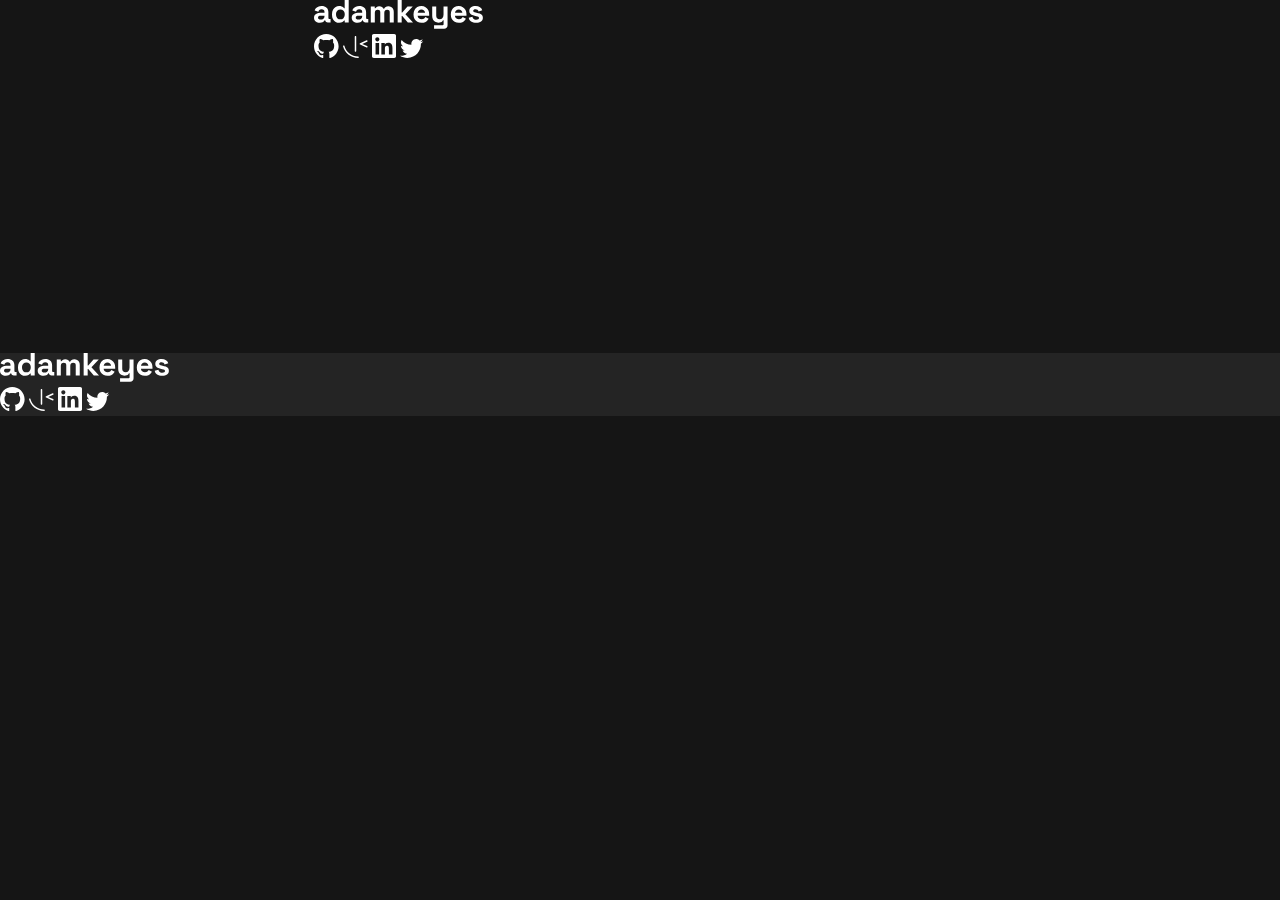
==== index.html @ 6fc3b6da "+ ajustes" ====
<!doctype html>
<html class="no-js" lang="">

<head>
  <meta charset="utf-8">
  <meta name="viewport" content="width=device-width, initial-scale=1">
  <title>CSS Proyectos - My Portfolio</title>
  <link rel="stylesheet" href="css/style.css">
  <meta name="description" content="">
  <link rel="preconnect" href="https://fonts.googleapis.com">
  <link rel="preconnect" href="https://fonts.gstatic.com" crossorigin>
  <link href="https://fonts.googleapis.com/css2?family=Plus+Jakarta+Sans:ital,wght@0,200..800;1,200..800&display=swap" rel="stylesheet">
  <link rel="preconnect" href="https://fonts.googleapis.com">
  <link rel="preconnect" href="https://fonts.gstatic.com" crossorigin>
  <link href="https://fonts.googleapis.com/css2?family=Outfit:wght@100..900&display=swap" rel="stylesheet">
  <link href="https://fonts.googleapis.com/css2?family=Big+Shoulders:opsz,wght@10..72,100..900&display=swap" rel="stylesheet">
  <link href="https://fonts.googleapis.com/css2?family=Space+Grotesk:wght@300..700&display=swap" rel="stylesheet">

  <meta property="og:title" content="">
  <meta property="og:type" content="">
  <meta property="og:url" content="">
  <meta property="og:image" content="">

  <link rel="icon" href="/favicon.ico" sizes="any">
  <link rel="icon" href="/icon.svg" type="image/svg+xml">
  <link rel="apple-touch-icon" href="icon.png">

  <link rel="manifest" href="site.webmanifest">
  <meta name="theme-color" content="#fafafa">
</head>

<body>
  <div class="container_info">
  <header class="header__principal">
    <div class="container">
      <div class="header__logo">
      <a href="#"><img src="img/logo-portfolio.svg" alt="Logotipo de Portfolio"></a>
      </div>

      <div class="header__list-social">
        <a href="#"><img src="img/git-hub-logo.svg" alt="logo de git hub"></a>
        <a href="#"><img src="img/frontendmentor-logo.svg" alt="logo de frontedmentor"></a>
        <a href="#"><img src="img/LinkedIn-logo.svg" alt="logo de linkedin"></a>
        <a href="#"><img src="img/twitter-logo.svg" alt="logo de twitter"></a>
      </div>

    </div>
  </header>

  <main>
    <div class="hero">
      <div class="container">
        
      </div>
    </div>

    <div class="proyects">
      <div class="container">

      </div>
    </div>


  </main>
  </div>

  <footer class="footer__principal">
    <div class="container">
      <a href="#" class="footer__logo">
        <img src="img/logo-portfolio.svg" alt="Logotipo de My Portfolio">
      </a>

      <div class="footer__icon">
        <a href="#"><img src="img/git-hub-logo.svg" alt="logo de git hub"></a>
        <a href="#"><img src="img/frontendmentor-logo.svg" alt="logo de frontedmentor"></a>
        <a href="#"><img src="img/LinkedIn-logo.svg" alt="logo de linkedin"></a>
        <a href="#"><img src="img/twitter-logo.svg" alt="logo de twitter"></a>
      </div>

    </div>
  </footer>

</body>

</html>
---- css/style.css ----
/* Fonts*/
/* Sizes Container */
/* Colors */
* {
  padding: 0;
  margin: 0;
  box-sizing: border-box;
}

body {
  font-family: "Space Grotesk", sans-serif;
}

img {
  max-width: 100%;
}

h1,
h2,
h3,
h4,
h5 {
  font-family: "Space Grotesk", sans-serif;
}

.hero {
  margin-bottom: 120px;
}
@media (min-width: 1200px) {
  .hero {
    padding-top: 70px;
    padding-left: 100px;
    padding-right: 100px;
  }
}

footer.footer__principal {
  background-color: #242424;
}
header.header__principal {
  padding-bottom: 100px;
  position: relative;
}
header.header__principal .container {
  display: flex;
  flex-direction: column;
  position: relative;
}
@media (min-width: 1200px) {
  header.header__principal .container {
    margin-left: 100px;
    padding-left: 150px;
  }
}

.container_info {
  padding-left: 16px;
  padding-right: 16px;
  max-width: 1200px;
  margin-left: auto;
  margin-right: auto;
}
@media (min-width: 1024px) {
  .container_info {
    padding-left: 24px;
    padding-right: 24px;
  }
}
@media (min-width: 768px) {
  .container_info {
    padding-left: 24px;
    padding-right: 24px;
  }
}

body {
  padding: 0px;
  position: relative;
  width: 100%;
  background-color: #151515;
}
html * {
  font-family: "Space Grotesk", sans-serif;
}

body {
  overflow-x: hidden;
}

/*# sourceMappingURL=style.css.map */
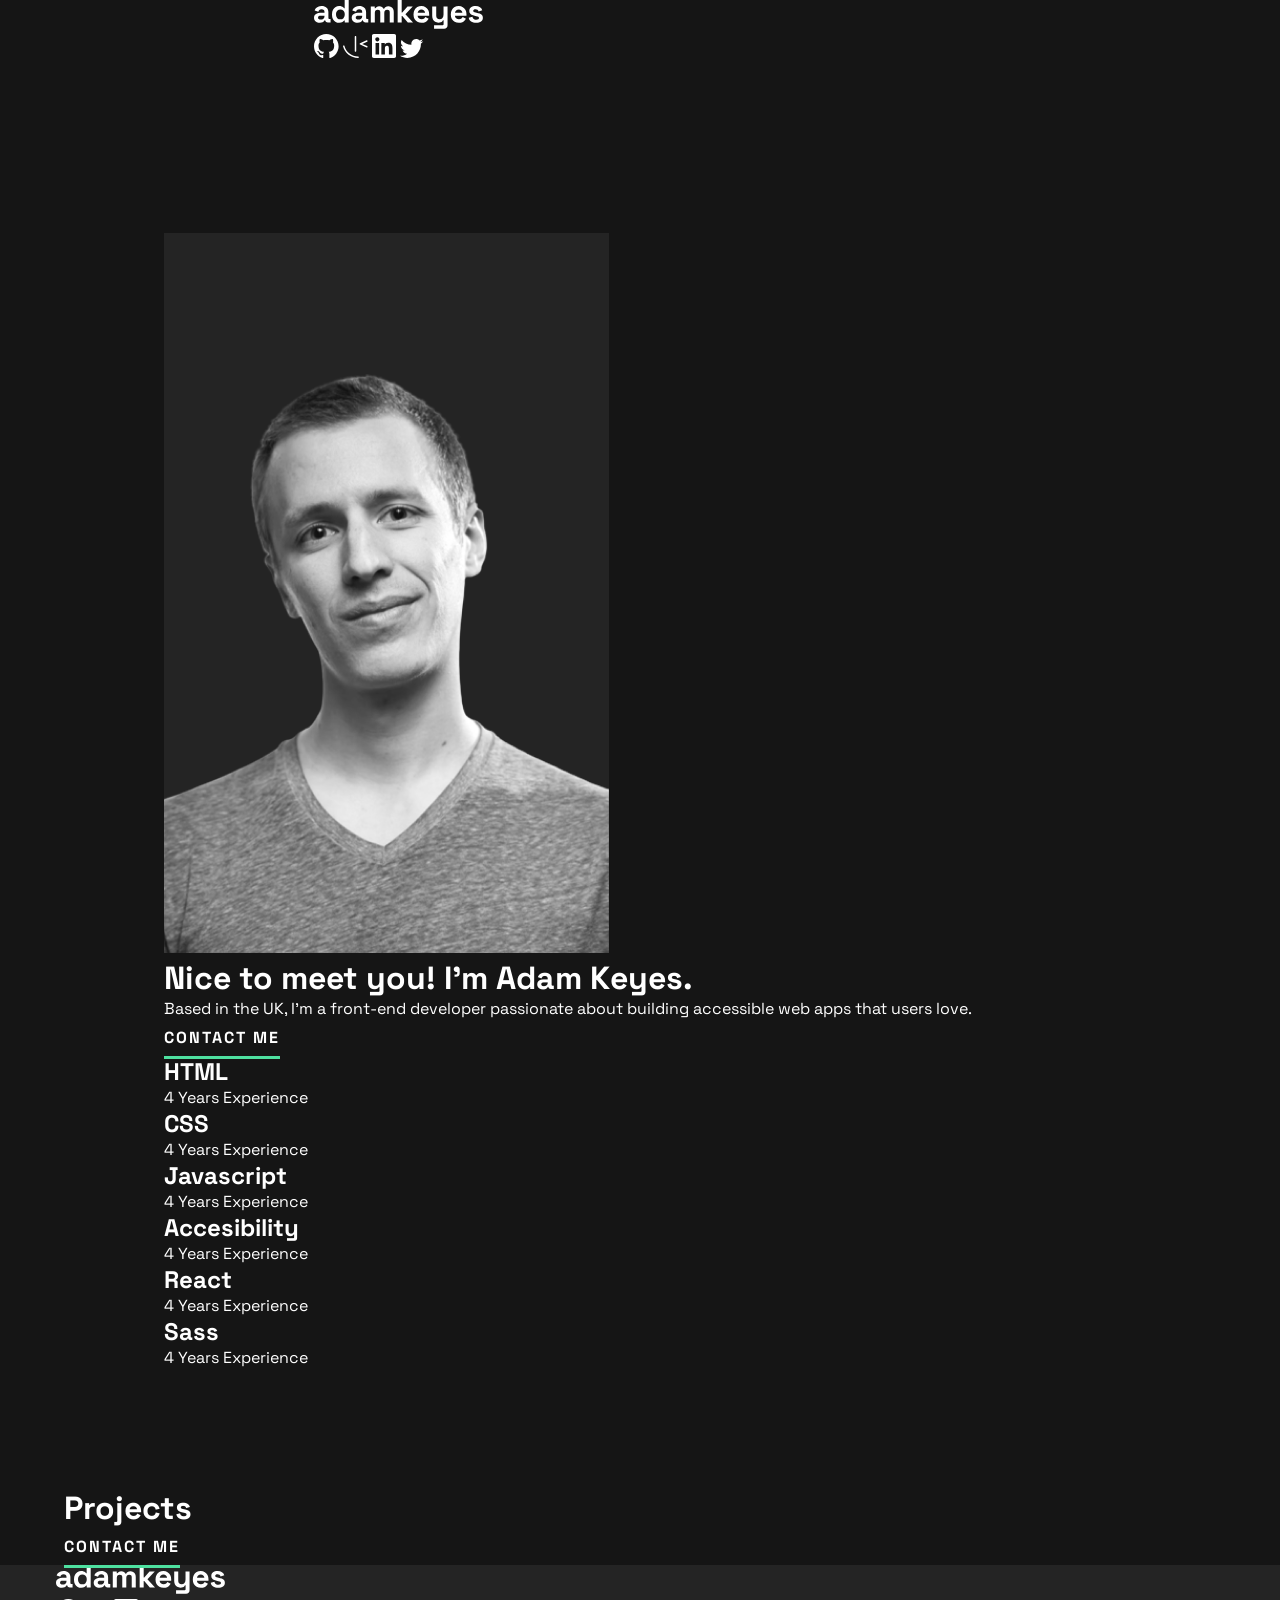
==== commit 040e8a5b: "+ cambios" ====
--- a/index.html
+++ b/index.html
@@ -50,11 +50,68 @@
   <main>
     <div class="hero">
       <div class="container">
+        <div class="hero__img">
+          <figure>
+            <img src="img/foto-portfolio.png" alt="Foto de Adam Keyes">
+          </figure>
+        </div>
+        <div class="hero__content">
+          <h1 class="hero__title">
+            Nice to meet you! I'm <span class="hero__name">Adam Keyes.</span>
+          </h1>
+
+          <p class="hero__description">
+            Based in the UK, I’m a front-end developer 
+            passionate about building accessible web apps that users love.
+          </p>
+
+          <a href="#" class="btn">CONTACT ME</a>
+
+          <div class="hero__line">
+
+          </div>
+
+          <div class="hero__list">
+            <div class="container">
+              <article class="hero__list-html">
+                <h2>HTML</h2>
+                <p>4 Years Experience</p>
+              </article>
+
+              <article class="hero__list-css">
+                <h2>CSS</h2>
+                <p>4 Years Experience</p>
+              </article>
+
+              <article class="hero__list-javascript">
+                <h2>Javascript</h2>
+                <p>4 Years Experience</p>
+              </article>
+
+              <article class="hero__list-accesibility">
+                <h2>Accesibility</h2>
+                <p>4 Years Experience</p>
+              </article>
+
+              <article class="hero__list-react">
+                <h2>React</h2>
+                <p>4 Years Experience</p>
+              </article>
+
+              <article class="hero__list-sass">
+                <h2>Sass</h2>
+                <p>4 Years Experience</p>
+              </article>
+            </div>
+          </div>
+        </div>
         
       </div>
     </div>
 
     <div class="proyects">
+      <h1 class="proyects__title">Projects</h1>
+      <a href="#" class="btn">CONTACT ME</a>
       <div class="container">
 
       </div>
--- a/css/style.css
+++ b/css/style.css
@@ -5,6 +5,7 @@
   padding: 0;
   margin: 0;
   box-sizing: border-box;
+  color: #FFFFFF;
 }
 
 body {
@@ -23,6 +24,31 @@
   font-family: "Space Grotesk", sans-serif;
 }
 
+.btn {
+  display: inline-block;
+  position: relative;
+  padding: 8px 0px;
+  text-decoration: none;
+  font-family: "Space Grotesk", sans-serif;
+  color: #FFFFFF;
+  border: none;
+  font-weight: 700;
+  font-size: 16px;
+  letter-spacing: 2px;
+}
+.btn::after {
+  content: "";
+  position: absolute;
+  height: 3px;
+  width: 100%;
+  background-color: #4EE1A0;
+  top: 100%;
+  right: 0;
+}
+.btn:hover {
+  color: #4EE1A0;
+}
+
 .hero {
   margin-bottom: 120px;
 }
@@ -37,6 +63,14 @@
 footer.footer__principal {
   background-color: #242424;
 }
+footer.footer__principal .container {
+  padding-left: 16px;
+  padding-right: 16px;
+  max-width: 1200px;
+  margin-left: auto;
+  margin-right: auto;
+}
+
 header.header__principal {
   padding-bottom: 100px;
   position: relative;
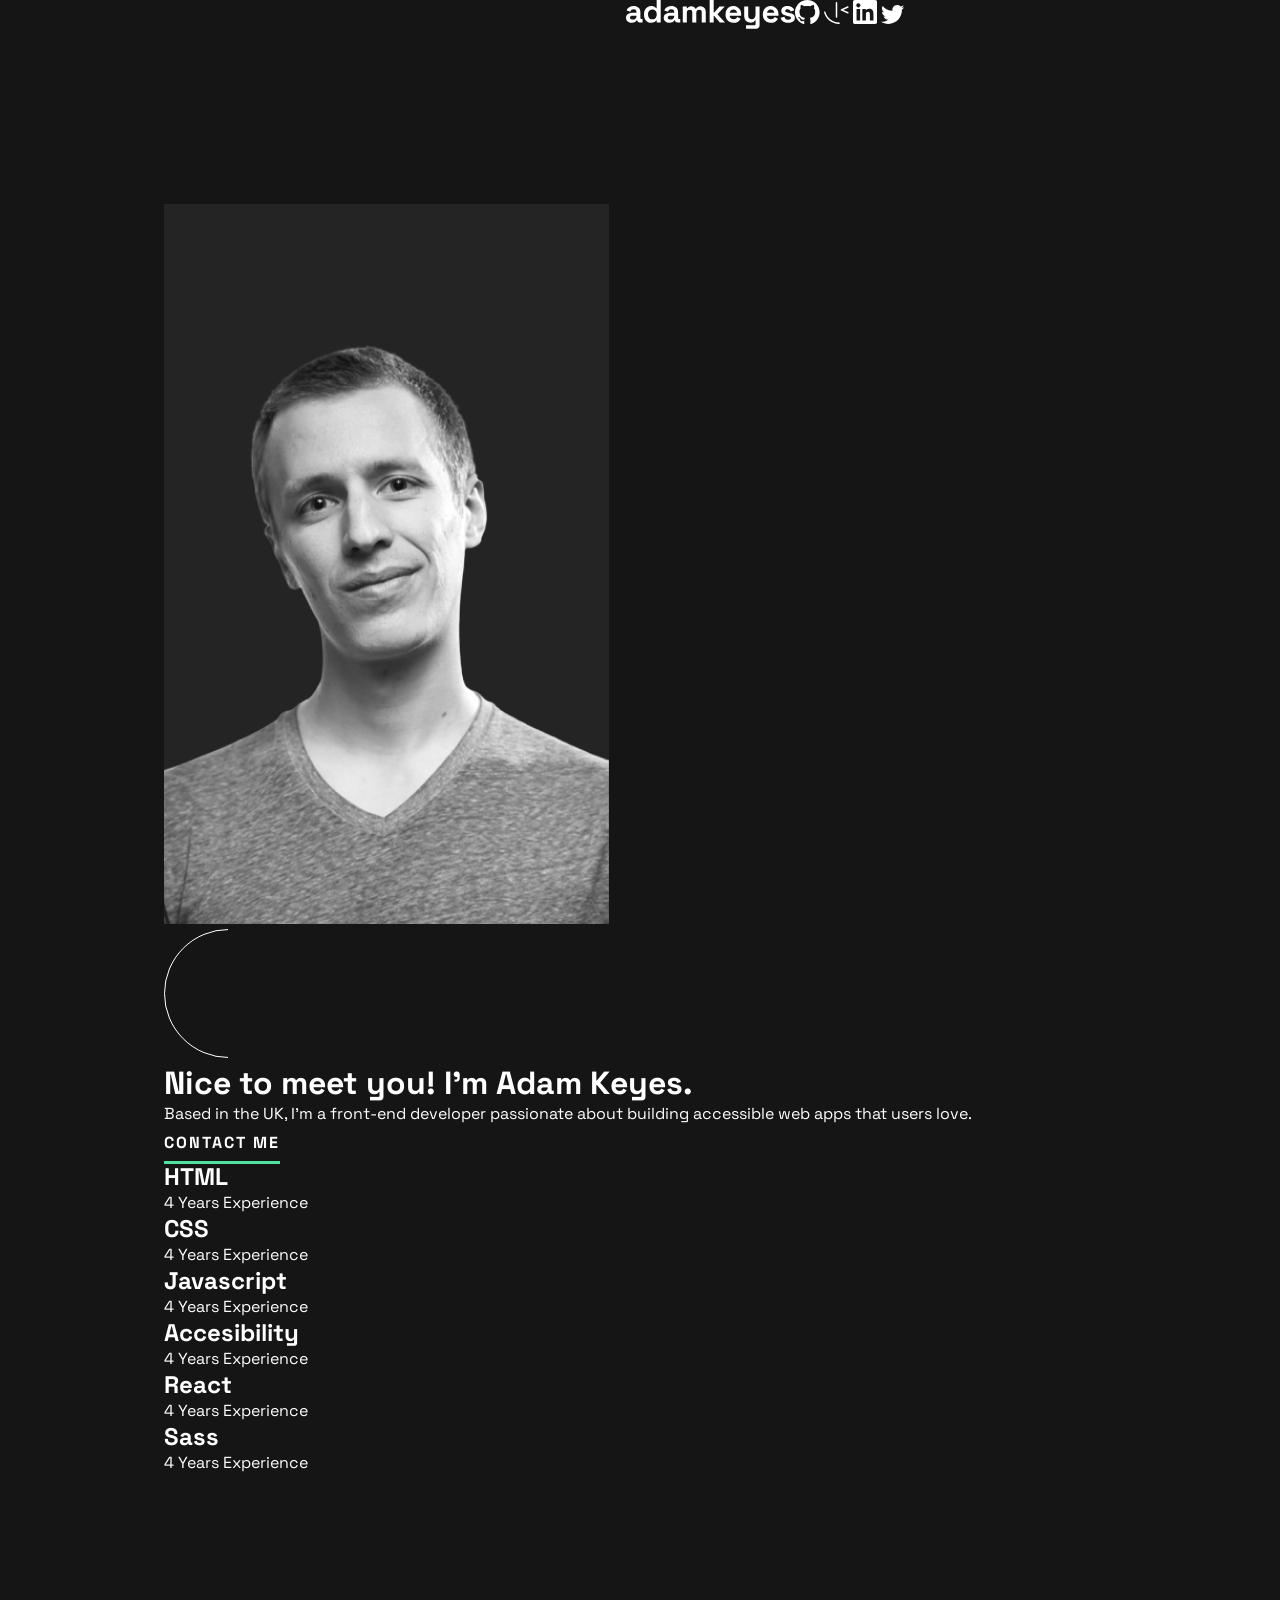
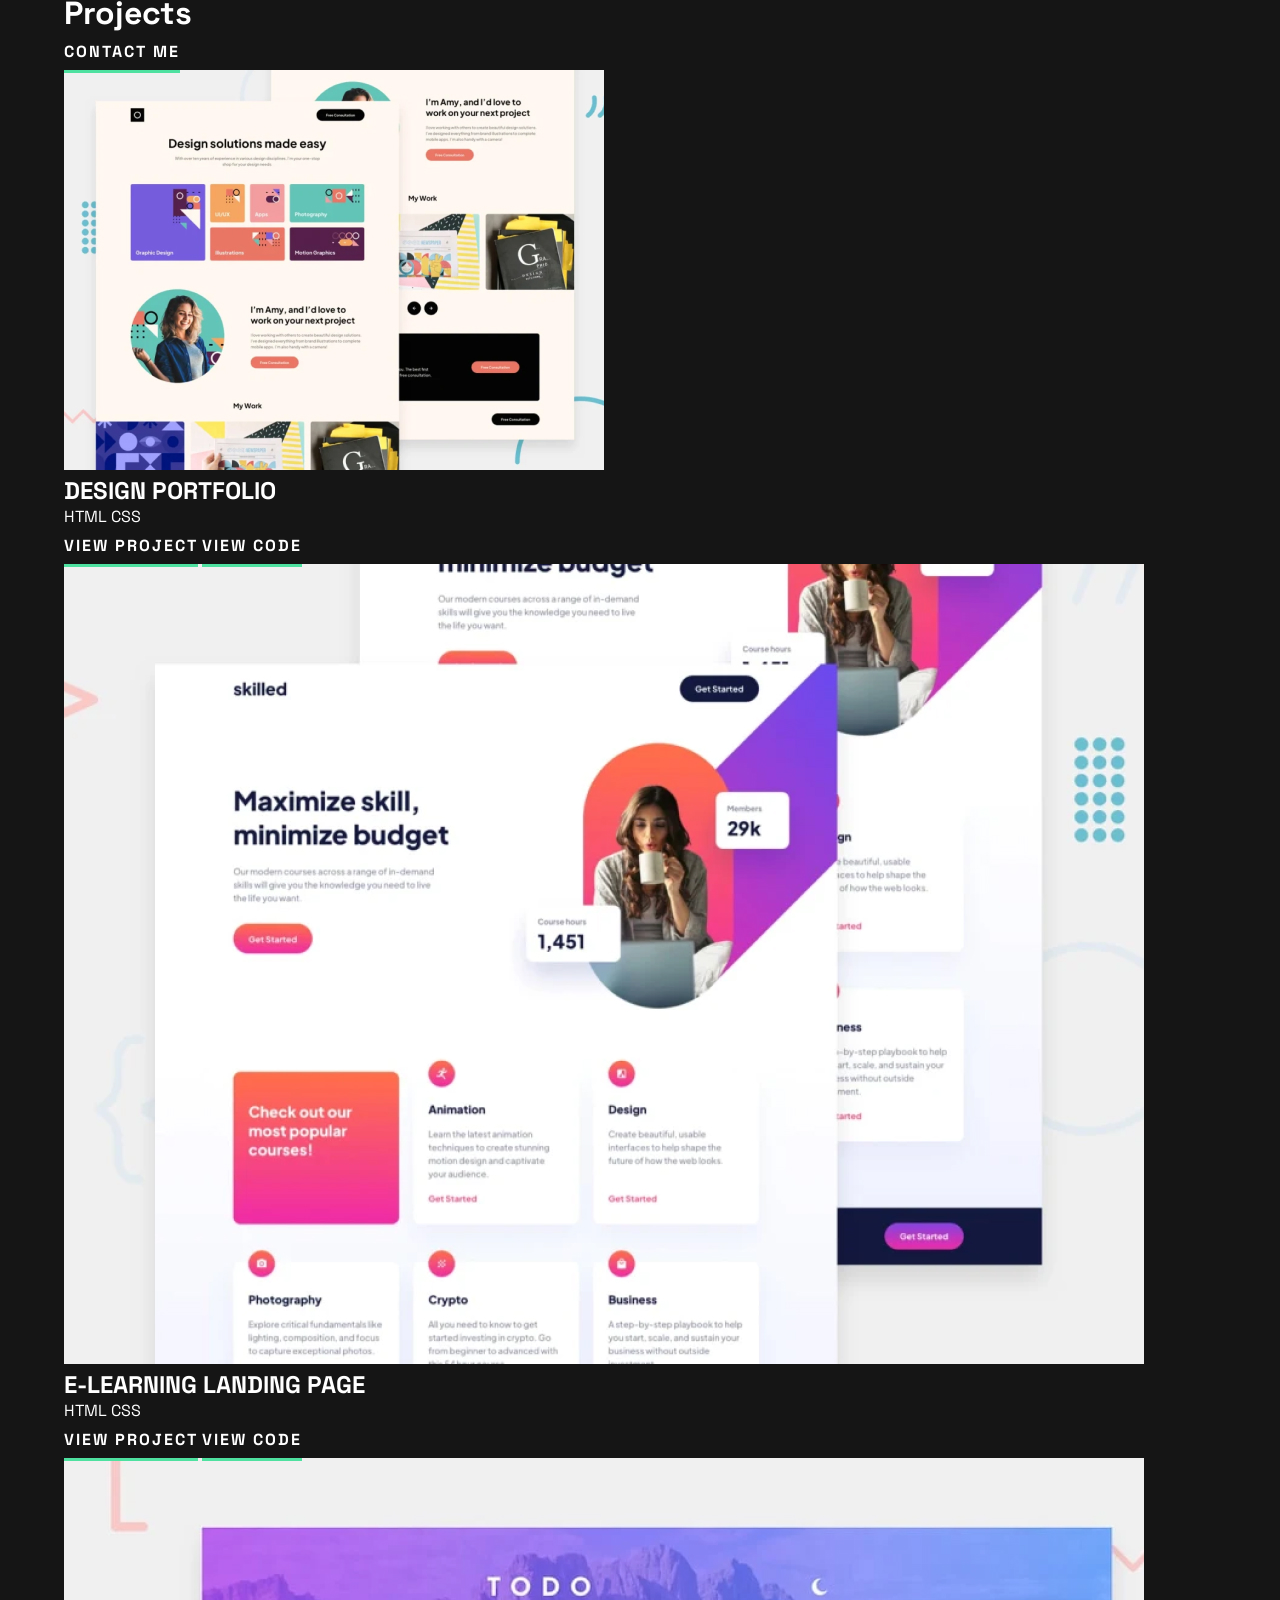
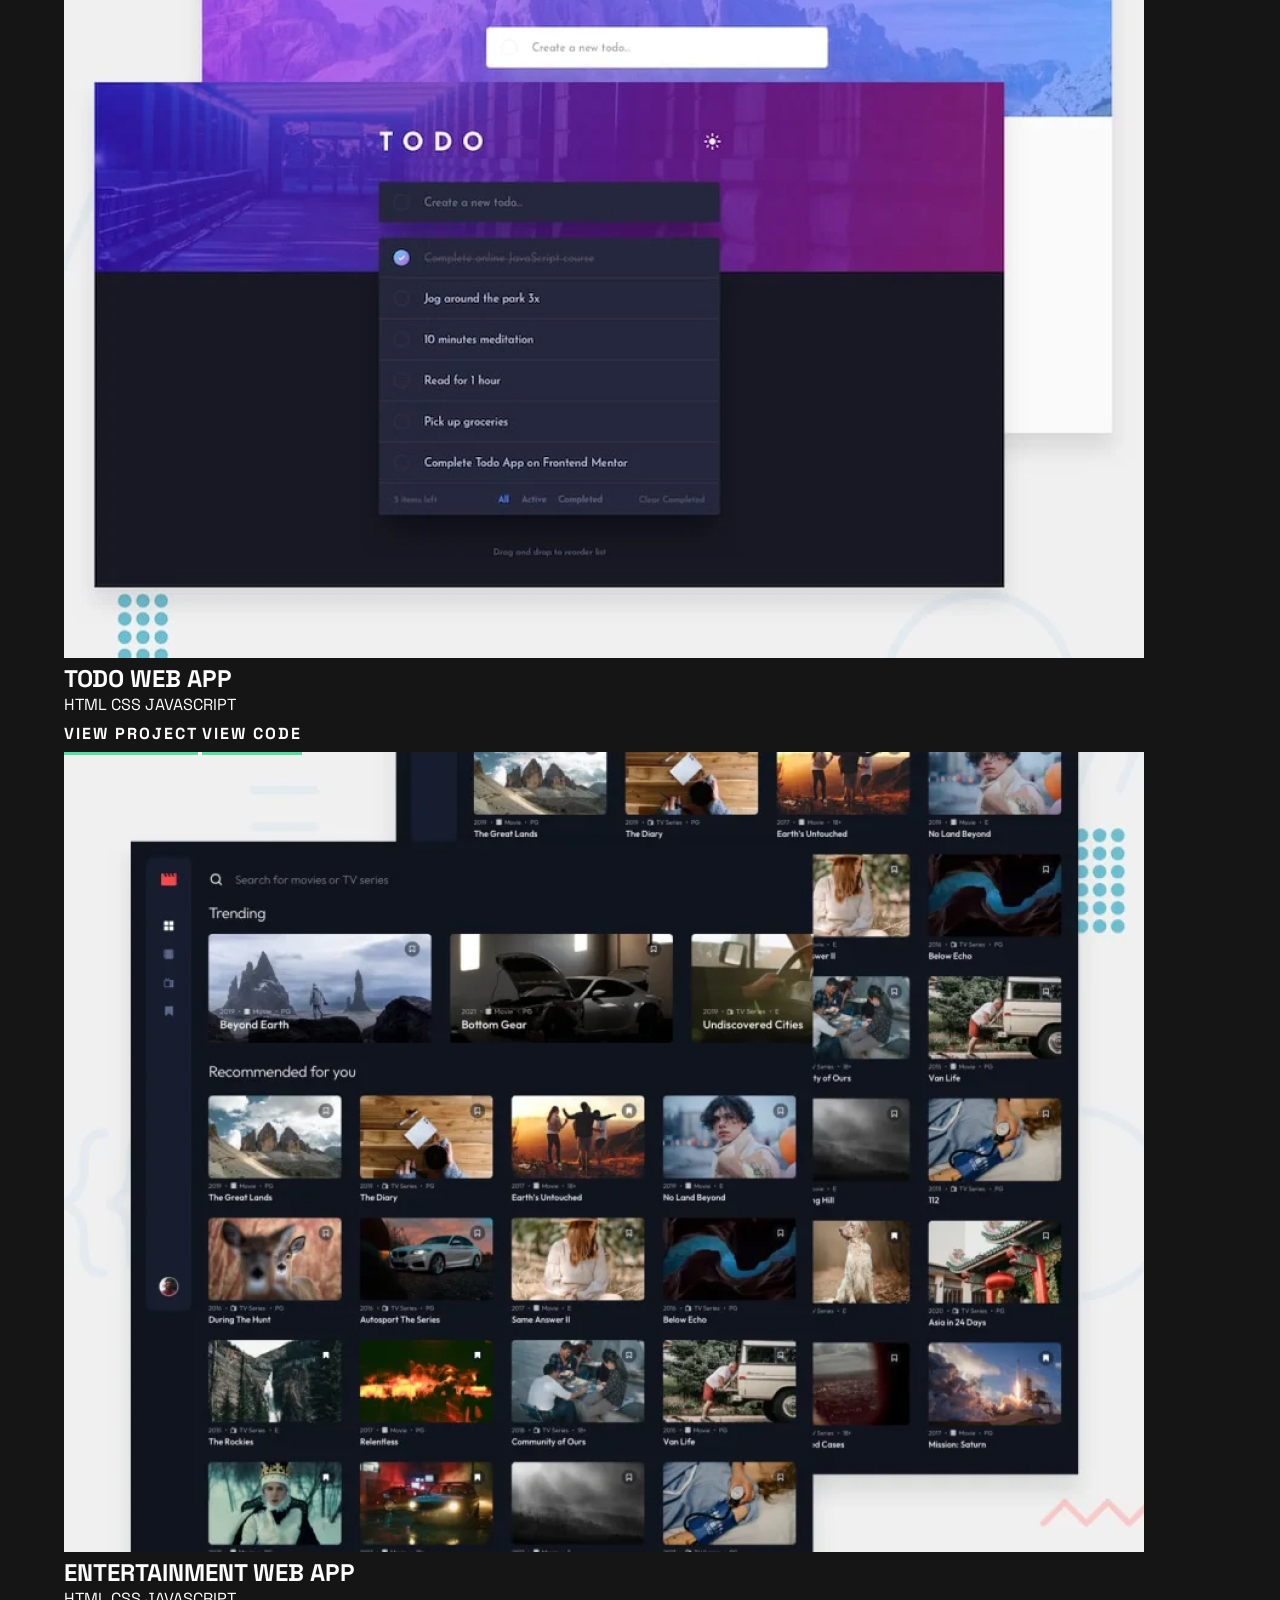
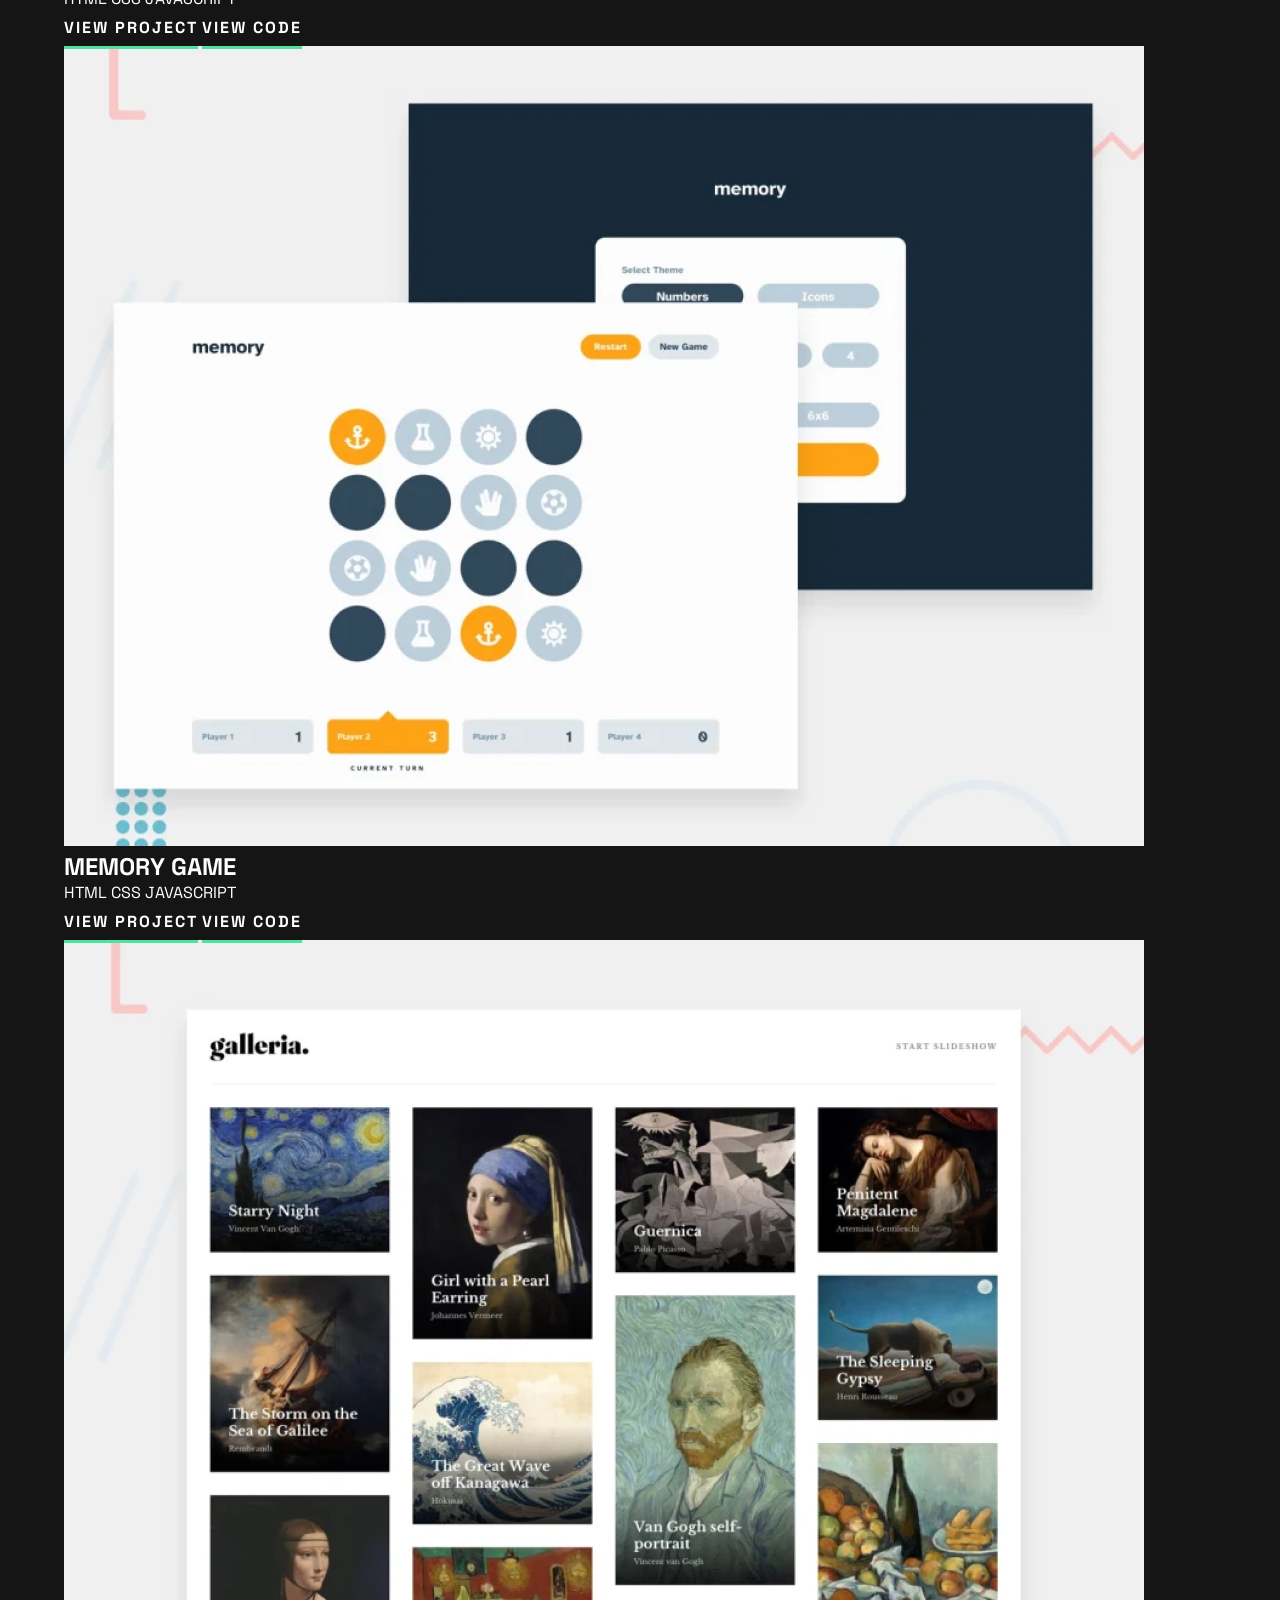
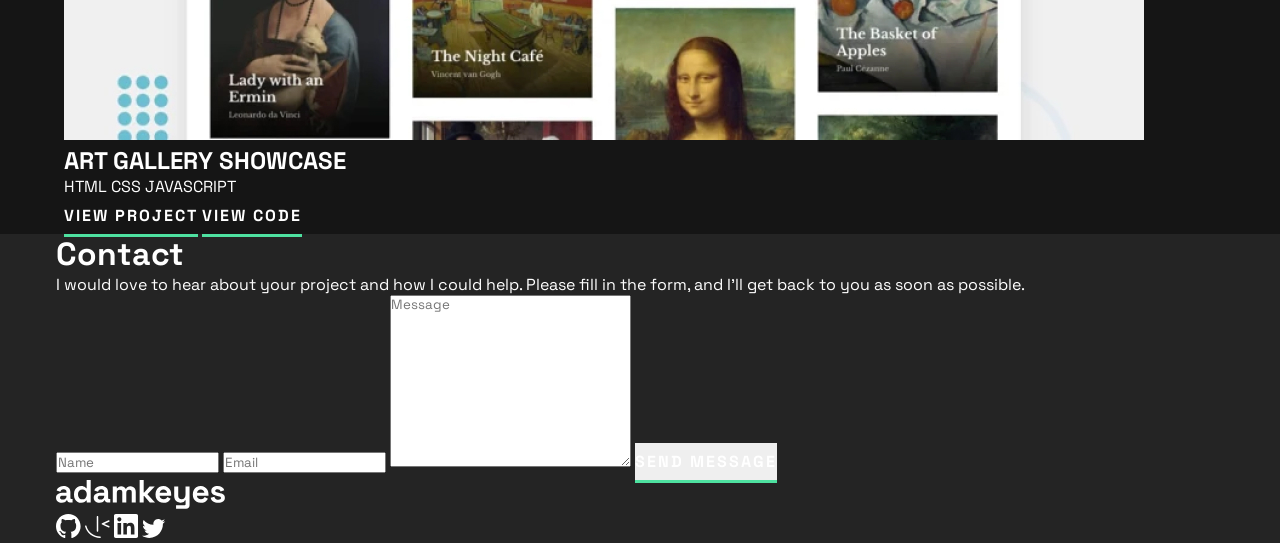
==== commit b5487936: "+" ====
--- a/index.html
+++ b/index.html
@@ -54,6 +54,8 @@
           <figure>
             <img src="img/foto-portfolio.png" alt="Foto de Adam Keyes">
           </figure>
+
+          <span class="hero__img-circle"><img src="img/circulo.svg"></span>
         </div>
         <div class="hero__content">
           <h1 class="hero__title">
@@ -113,7 +115,95 @@
       <h1 class="proyects__title">Projects</h1>
       <a href="#" class="btn">CONTACT ME</a>
       <div class="container">
-
+        <article class="project__article">
+          <div class="project__img">
+            <figure>
+              <img src="img/design-portfolio.jpg" alt="Imagen del proyecto 1">
+            </figure>
+          </div>
+          <div class="project__content">
+            <h2 class="project__title">DESIGN PORTFOLIO</h2>
+            <p class="project__description">
+              HTML CSS
+            </p>
+            <a href="#" class="btn">VIEW PROJECT</a>
+            <a href="#" class="btn">VIEW CODE</a>
+        </article>
+
+        <article class="project__article">
+          <div class="project__img">
+            <figure>
+              <img src="img/e-learning.jpg" alt="Imagen del proyecto 2">
+            </figure>
+          </div>
+          <div class="project__content">
+            <h2 class="project__title">E-LEARNING LANDING PAGE</h2>
+            <p class="project__description">
+              HTML CSS
+            </p>
+            <a href="#" class="btn">VIEW PROJECT</a>
+            <a href="#" class="btn">VIEW CODE</a>
+        </article>
+
+        <article class="project__article">
+          <div class="project__img">
+            <figure>
+              <img src="img/todo-web.jpg" alt="Imagen del proyecto 3">
+            </figure>
+          </div>
+          <div class="project__content">
+            <h2 class="project__title">TODO WEB APP</h2>
+            <p class="project__description">
+              HTML CSS JAVASCRIPT
+            </p>
+            <a href="#" class="btn">VIEW PROJECT</a>
+            <a href="#" class="btn">VIEW CODE</a>
+        </article>
+
+        <article class="project__article">
+          <div class="project__img">
+            <figure>
+              <img src="img/entertainment.jpg" alt="Imagen del proyecto 4">
+            </figure>
+          </div>
+          <div class="project__content">
+            <h2 class="project__title">ENTERTAINMENT WEB APP</h2>
+            <p class="project__description">
+              HTML CSS JAVASCRIPT
+            </p>
+            <a href="#" class="btn">VIEW PROJECT</a>
+            <a href="#" class="btn">VIEW CODE</a>
+        </article>
+
+        <article class="project__article">
+          <div class="project__img">
+            <figure>
+              <img src="img/memori-game.jpg" alt="Imagen del proyecto 5">
+            </figure>
+          </div>
+          <div class="project__content">
+            <h2 class="project__title">MEMORY GAME</h2>
+            <p class="project__description">
+              HTML CSS JAVASCRIPT
+            </p>
+            <a href="#" class="btn">VIEW PROJECT</a>
+            <a href="#" class="btn">VIEW CODE</a>
+        </article>
+
+        <article class="project__article">
+          <div class="project__img">
+            <figure>
+              <img src="img/art-gallery.jpg" alt="Imagen del proyecto 6">
+            </figure>
+          </div>
+          <div class="project__content">
+            <h2 class="project__title">ART GALLERY SHOWCASE</h2>
+            <p class="project__description">
+              HTML CSS JAVASCRIPT
+            </p>
+            <a href="#" class="btn">VIEW PROJECT</a>
+            <a href="#" class="btn">VIEW CODE</a>
+        </article>
       </div>
     </div>
 
@@ -123,6 +213,28 @@
 
   <footer class="footer__principal">
     <div class="container">
+      <div class="footer__description">
+        <h1 class="footer__title">Contact</h1>
+        <p class="footer__subtitle">
+          I would love to hear about your project 
+          and how I could help. 
+          Please fill in the form, and I’ll get back to you 
+          as soon as possible.
+        </p>
+      </div>
+
+      <div class="footer__form">
+        <form action="#" class="form__contact">
+          <input type="text" placeholder="Name" class="form__input">
+          <input type="email" placeholder="Email" class="form__input">
+          <textarea name="" id="" cols="30" rows="10" placeholder="Message" class="form__textarea"></textarea>
+          <button type="submit" class="btn">SEND MESSAGE</button>
+        </form>
+      </div>
+
+      <div class="footer__line"></div>
+
+      
       <a href="#" class="footer__logo">
         <img src="img/logo-portfolio.svg" alt="Logotipo de My Portfolio">
       </a>
--- a/css/style.css
+++ b/css/style.css
@@ -73,12 +73,11 @@
 
 header.header__principal {
   padding-bottom: 100px;
-  position: relative;
 }
 header.header__principal .container {
   display: flex;
-  flex-direction: column;
-  position: relative;
+  flex-direction: center;
+  justify-content: center;
 }
 @media (min-width: 1200px) {
   header.header__principal .container {
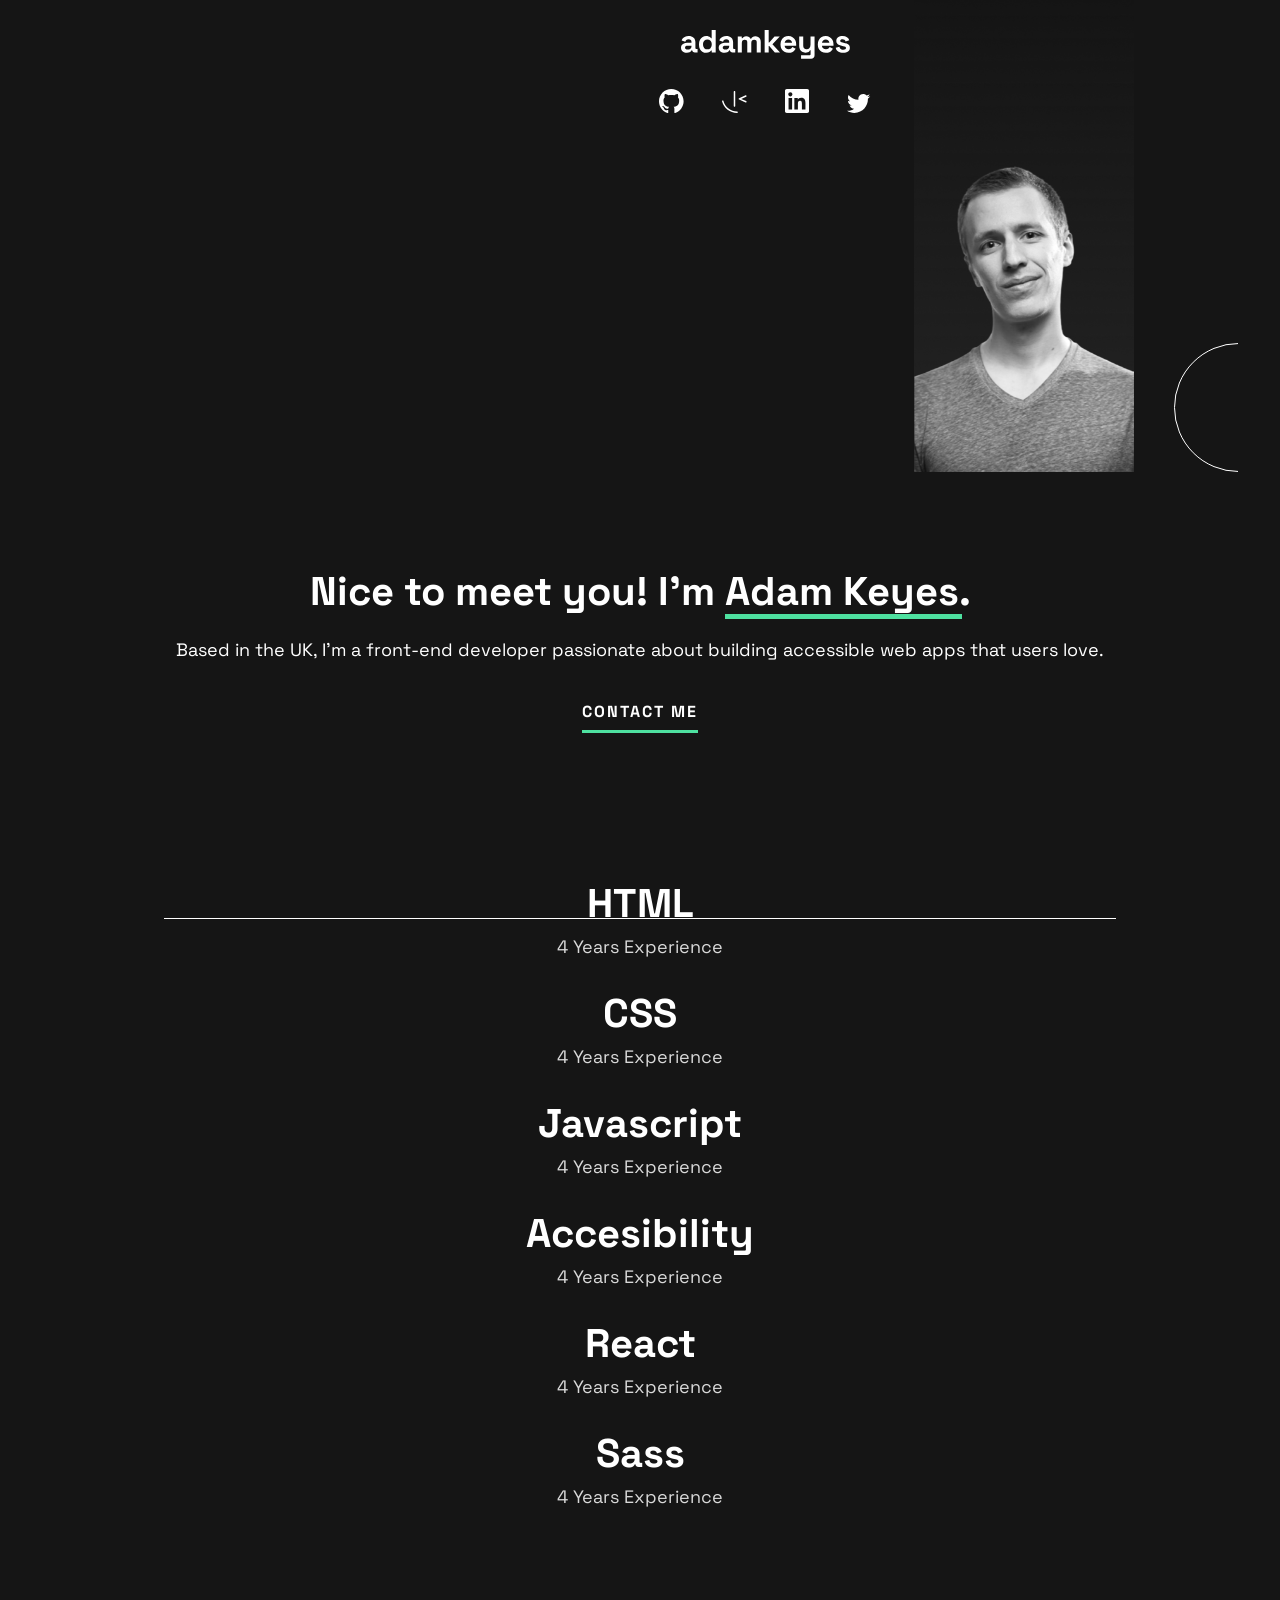
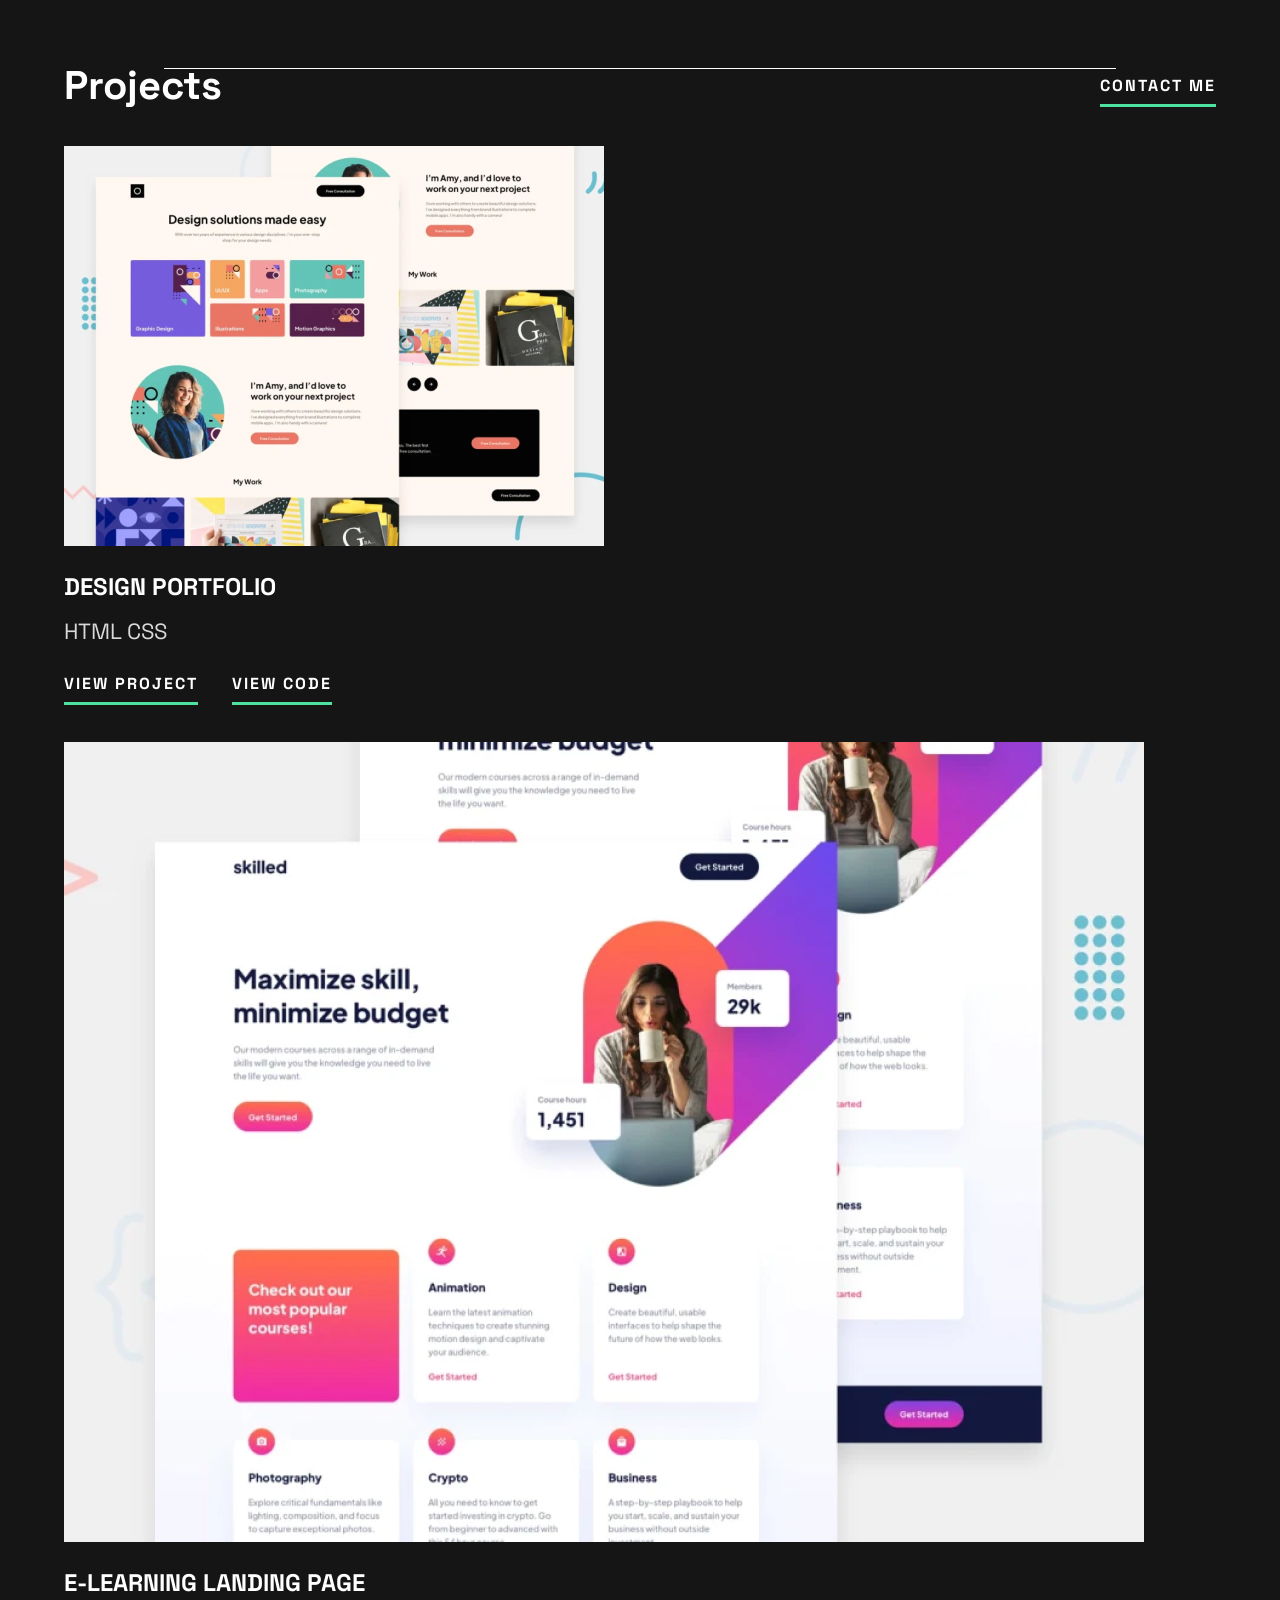
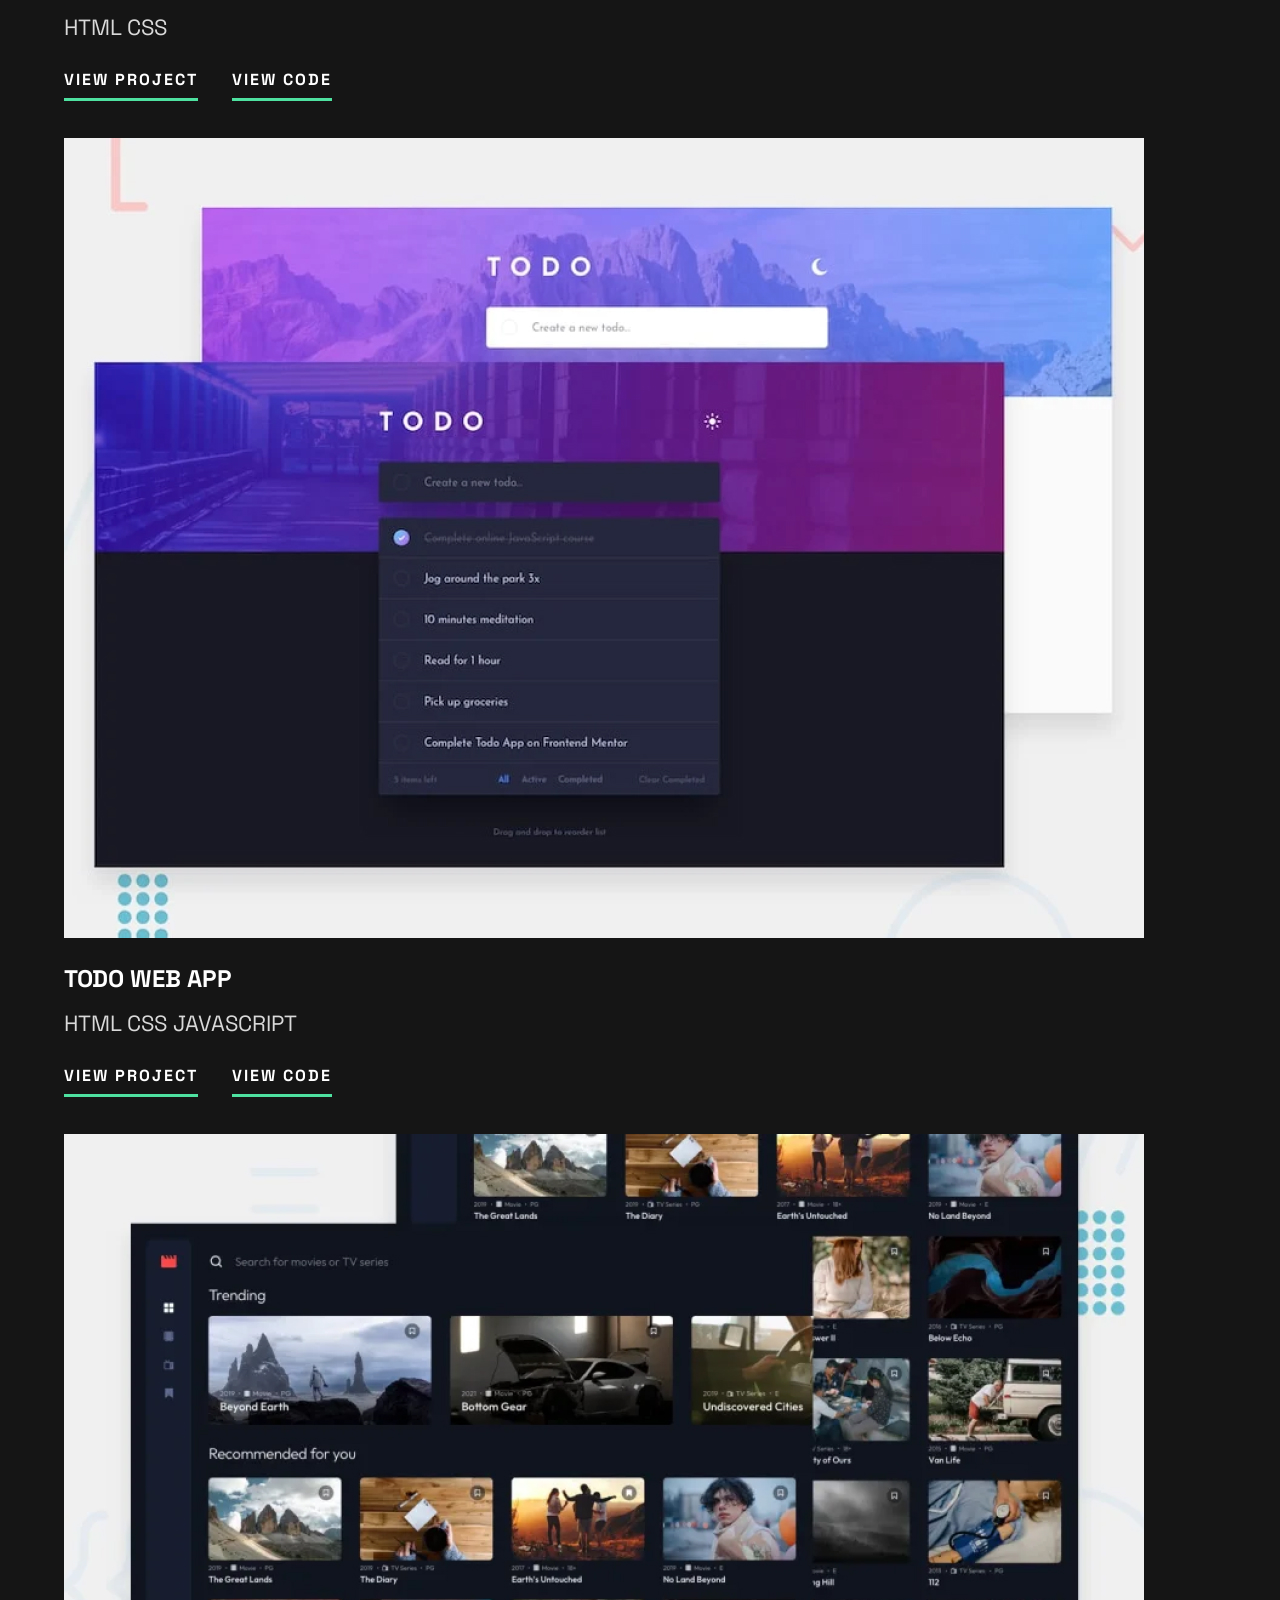
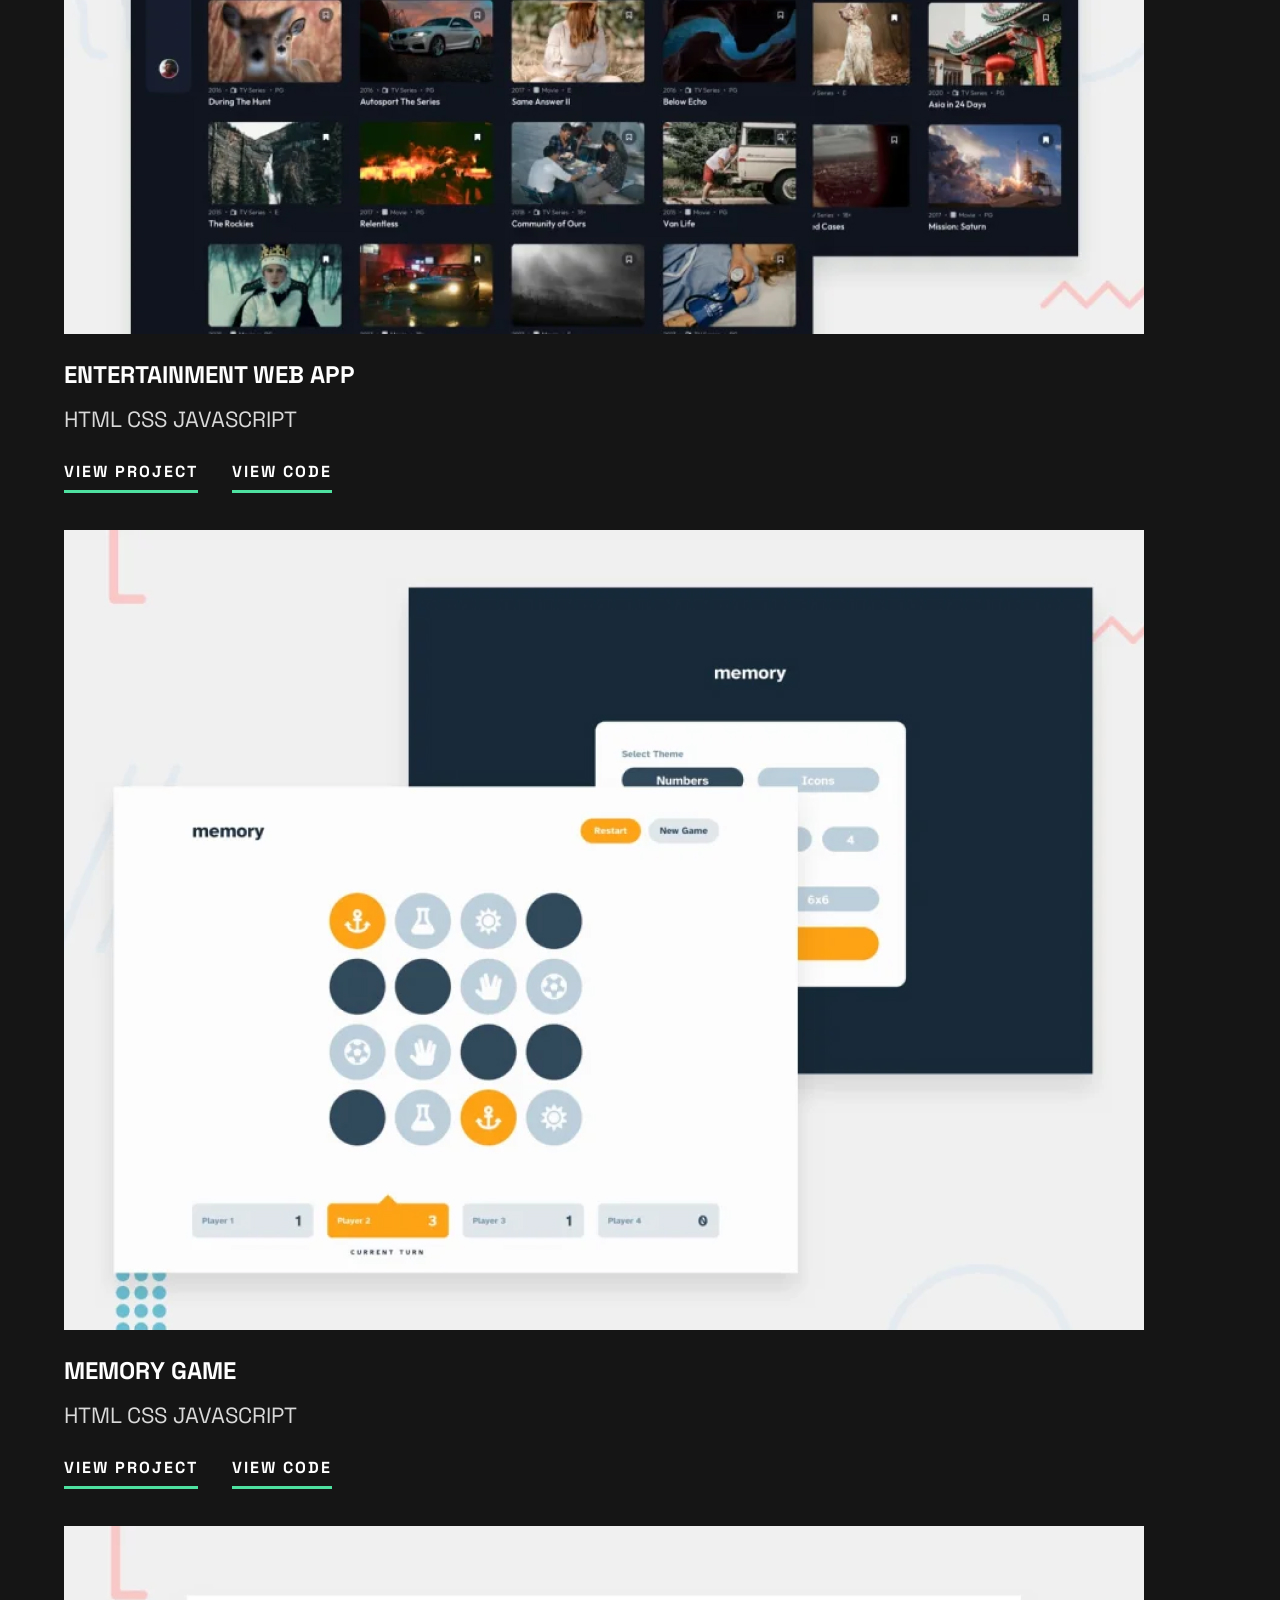
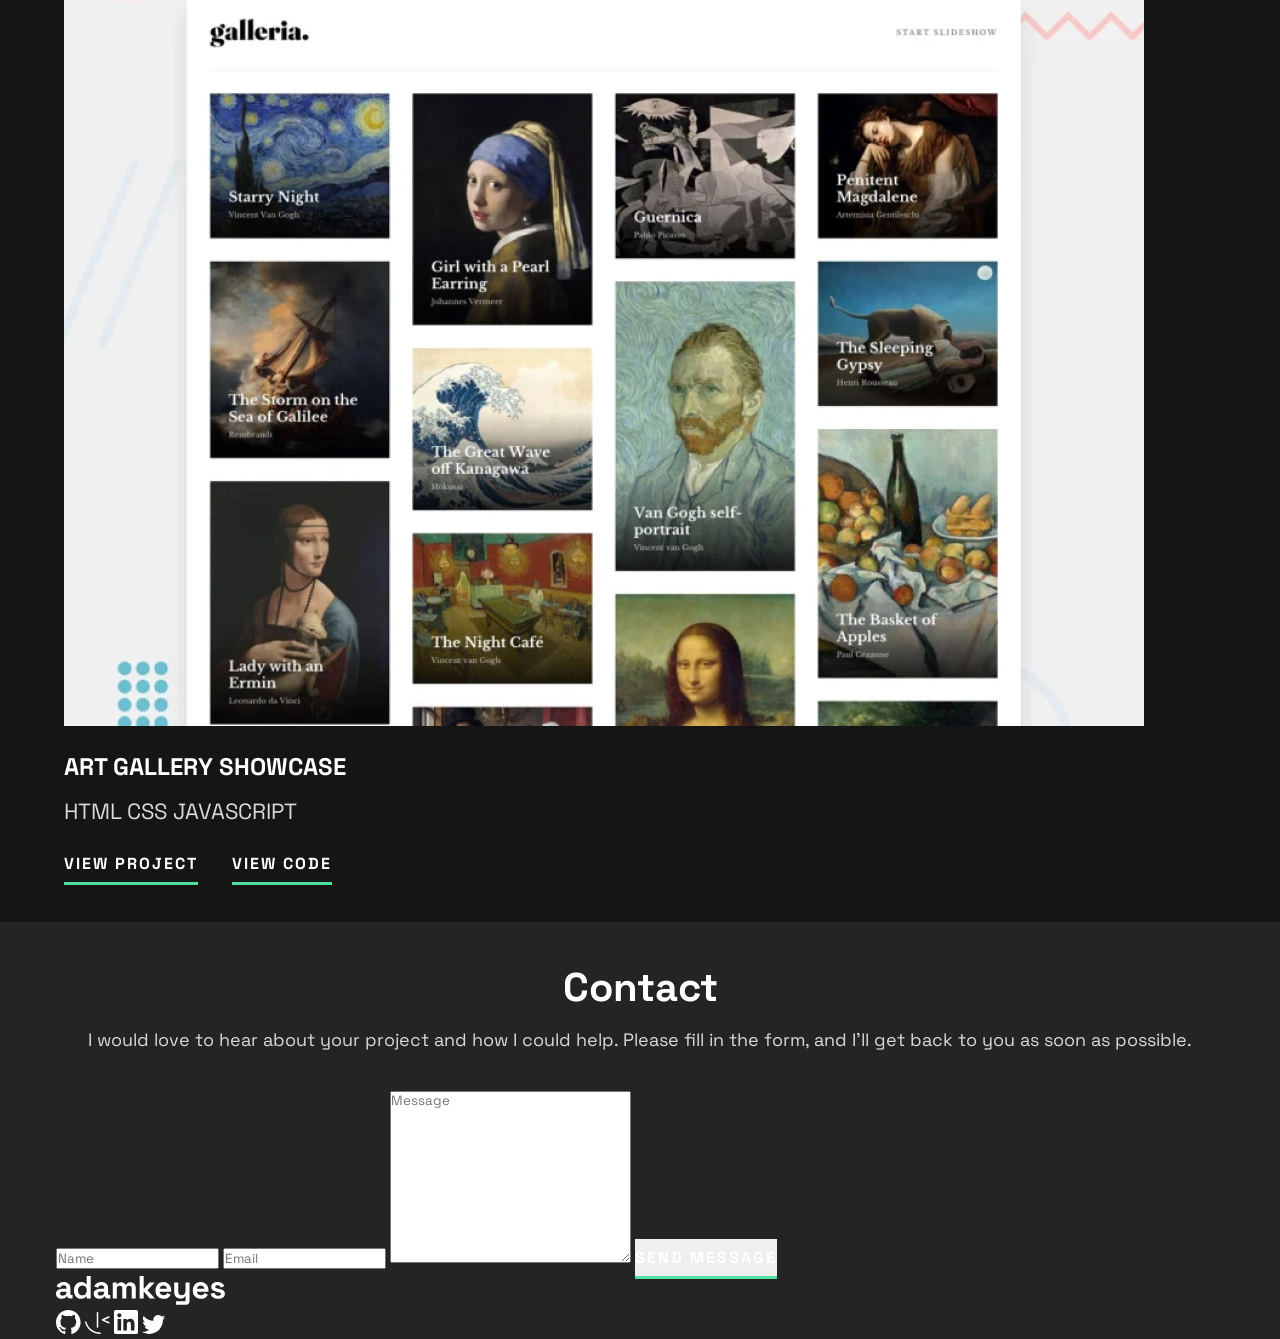
==== commit 388330b5: "finalizando responsive de mobile" ====
--- a/index.html
+++ b/index.html
@@ -7,13 +7,10 @@
   <title>CSS Proyectos - My Portfolio</title>
   <link rel="stylesheet" href="css/style.css">
   <meta name="description" content="">
+  
   <link rel="preconnect" href="https://fonts.googleapis.com">
   <link rel="preconnect" href="https://fonts.gstatic.com" crossorigin>
-  <link href="https://fonts.googleapis.com/css2?family=Plus+Jakarta+Sans:ital,wght@0,200..800;1,200..800&display=swap" rel="stylesheet">
-  <link rel="preconnect" href="https://fonts.googleapis.com">
-  <link rel="preconnect" href="https://fonts.gstatic.com" crossorigin>
-  <link href="https://fonts.googleapis.com/css2?family=Outfit:wght@100..900&display=swap" rel="stylesheet">
-  <link href="https://fonts.googleapis.com/css2?family=Big+Shoulders:opsz,wght@10..72,100..900&display=swap" rel="stylesheet">
+  
   <link href="https://fonts.googleapis.com/css2?family=Space+Grotesk:wght@300..700&display=swap" rel="stylesheet">
 
   <meta property="og:title" content="">
@@ -37,7 +34,7 @@
       <a href="#"><img src="img/logo-portfolio.svg" alt="Logotipo de Portfolio"></a>
       </div>
 
-      <div class="header__list-social">
+      <div class="header__social">
         <a href="#"><img src="img/git-hub-logo.svg" alt="logo de git hub"></a>
         <a href="#"><img src="img/frontendmentor-logo.svg" alt="logo de frontedmentor"></a>
         <a href="#"><img src="img/LinkedIn-logo.svg" alt="logo de linkedin"></a>
@@ -52,7 +49,7 @@
       <div class="container">
         <div class="hero__img">
           <figure>
-            <img src="img/foto-portfolio.png" alt="Foto de Adam Keyes">
+            <img src="img/foto-mobile.png" alt="Foto de Adam Keyes">
           </figure>
 
           <span class="hero__img-circle"><img src="img/circulo.svg"></span>
@@ -66,8 +63,9 @@
             Based in the UK, I’m a front-end developer 
             passionate about building accessible web apps that users love.
           </p>
-
-          <a href="#" class="btn">CONTACT ME</a>
+          <div class="hero__btn">
+            <a href="#" class="btn">CONTACT ME</a>
+          </div>
 
           <div class="hero__line">
 
@@ -106,14 +104,17 @@
               </article>
             </div>
           </div>
+          <div class="hero__line2"></div>
         </div>
         
       </div>
     </div>
 
-    <div class="proyects">
-      <h1 class="proyects__title">Projects</h1>
-      <a href="#" class="btn">CONTACT ME</a>
+    <div class="projects">
+      <div class="project__items">
+        <h1 class="proyects__title">Projects</h1>
+        <a href="#" class="btn">CONTACT ME</a>
+      </div>
       <div class="container">
         <article class="project__article">
           <div class="project__img">
@@ -128,6 +129,7 @@
             </p>
             <a href="#" class="btn">VIEW PROJECT</a>
             <a href="#" class="btn">VIEW CODE</a>
+          </div>
         </article>
 
         <article class="project__article">
@@ -143,6 +145,7 @@
             </p>
             <a href="#" class="btn">VIEW PROJECT</a>
             <a href="#" class="btn">VIEW CODE</a>
+          </div>
         </article>
 
         <article class="project__article">
@@ -158,6 +161,7 @@
             </p>
             <a href="#" class="btn">VIEW PROJECT</a>
             <a href="#" class="btn">VIEW CODE</a>
+          </div>
         </article>
 
         <article class="project__article">
@@ -173,6 +177,7 @@
             </p>
             <a href="#" class="btn">VIEW PROJECT</a>
             <a href="#" class="btn">VIEW CODE</a>
+          </div>
         </article>
 
         <article class="project__article">
@@ -188,6 +193,7 @@
             </p>
             <a href="#" class="btn">VIEW PROJECT</a>
             <a href="#" class="btn">VIEW CODE</a>
+          </div>
         </article>
 
         <article class="project__article">
@@ -203,6 +209,7 @@
             </p>
             <a href="#" class="btn">VIEW PROJECT</a>
             <a href="#" class="btn">VIEW CODE</a>
+          </div>
         </article>
       </div>
     </div>
--- a/css/style.css
+++ b/css/style.css
@@ -51,6 +51,92 @@
 
 .hero {
   margin-bottom: 120px;
+  position: relative;
+}
+.hero .hero__img {
+  position: absolute;
+  top: -260px;
+  right: 82px;
+  z-index: -1;
+  width: 220px;
+}
+.hero .hero__img-circle {
+  position: absolute;
+  top: 355px;
+  right: -250px;
+  z-index: -1;
+  width: 210px;
+}
+.hero .hero__content {
+  padding-top: 250px;
+  position: relative;
+}
+.hero .hero__content .hero__title {
+  position: relative;
+  font-size: 40px;
+  font-weight: 700;
+  line-height: 1.2;
+  margin-bottom: 20px;
+  text-align: center;
+}
+.hero .hero__content .hero__title .hero__name::before {
+  position: absolute;
+  content: "";
+  height: 5px;
+  width: 237px;
+  background-color: #4EE1A0;
+  top: 95%;
+}
+.hero .hero__content .hero__description {
+  font-size: 18px;
+  line-height: 1.5;
+  text-align: center;
+  margin-bottom: 30px;
+}
+.hero .hero__content .hero__btn {
+  display: flex;
+  justify-content: center;
+  padding-bottom: 80px;
+}
+.hero .hero__content .hero__line::before {
+  position: absolute;
+  content: "";
+  height: 1px;
+  width: 100%;
+  background-color: #FFFFFF;
+  top: 600px;
+}
+.hero .hero__content .hero__list {
+  padding-top: 70px;
+}
+.hero .hero__content .hero__list .container {
+  display: flex;
+  flex-direction: column;
+  align-items: center;
+}
+.hero .hero__content .hero__list .container article {
+  padding-bottom: 30px;
+}
+.hero .hero__content .hero__list .container article h2 {
+  font-size: 40px;
+  font-weight: 700;
+  line-height: 1.2;
+  margin-bottom: 5px;
+  text-align: center;
+}
+.hero .hero__content .hero__list .container article p {
+  font-size: 18px;
+  line-height: 1.5;
+  text-align: center;
+  color: #D9D9D9;
+}
+.hero .hero__content .hero__line2::before {
+  position: absolute;
+  content: "";
+  height: 1px;
+  width: 100%;
+  background-color: #FFFFFF;
+  top: 1350px;
 }
 @media (min-width: 1200px) {
   .hero {
@@ -70,14 +156,38 @@
   margin-left: auto;
   margin-right: auto;
 }
+footer.footer__principal .container .footer__description h1 {
+  font-size: 40px;
+  padding-bottom: 15px;
+  text-align: center;
+  padding-top: 40px;
+}
+footer.footer__principal .container .footer__description p {
+  font-size: 18px;
+  color: #D9D9D9;
+  text-align: center;
+  padding-bottom: 40px;
+}
 
 header.header__principal {
   padding-bottom: 100px;
+  position: relative;
 }
 header.header__principal .container {
   display: flex;
-  flex-direction: center;
-  justify-content: center;
+  flex-direction: column;
+  align-items: center;
+  padding: 30px 0;
+}
+header.header__principal .container .header__logo {
+  padding-bottom: 25px;
+}
+header.header__principal .container .header__social a {
+  padding-right: 17px;
+  padding-left: 17px;
+}
+header.header__principal .container .header__social a .img:hover {
+  color: #4EE1A0;
 }
 @media (min-width: 1200px) {
   header.header__principal .container {
@@ -111,7 +221,36 @@
   position: relative;
   width: 100%;
   background-color: #151515;
-}
+  overflow-x: visible;
+}
+.project__items {
+  display: flex;
+  justify-content: space-between;
+  align-items: center;
+  padding-bottom: 35px;
+}
+.project__items h1 {
+  font-size: 40px;
+}
+
+.projects .container article img {
+  padding-bottom: 20px;
+}
+.projects .container article .project__content {
+  padding-bottom: 40px;
+}
+.projects .container article .project__content h2 {
+  padding-bottom: 15px;
+}
+.projects .container article .project__content p {
+  padding-bottom: 20px;
+  font-size: 22px;
+  color: #D9D9D9;
+}
+.projects .container article .project__content a {
+  margin-right: 30px;
+}
+
 html * {
   font-family: "Space Grotesk", sans-serif;
 }
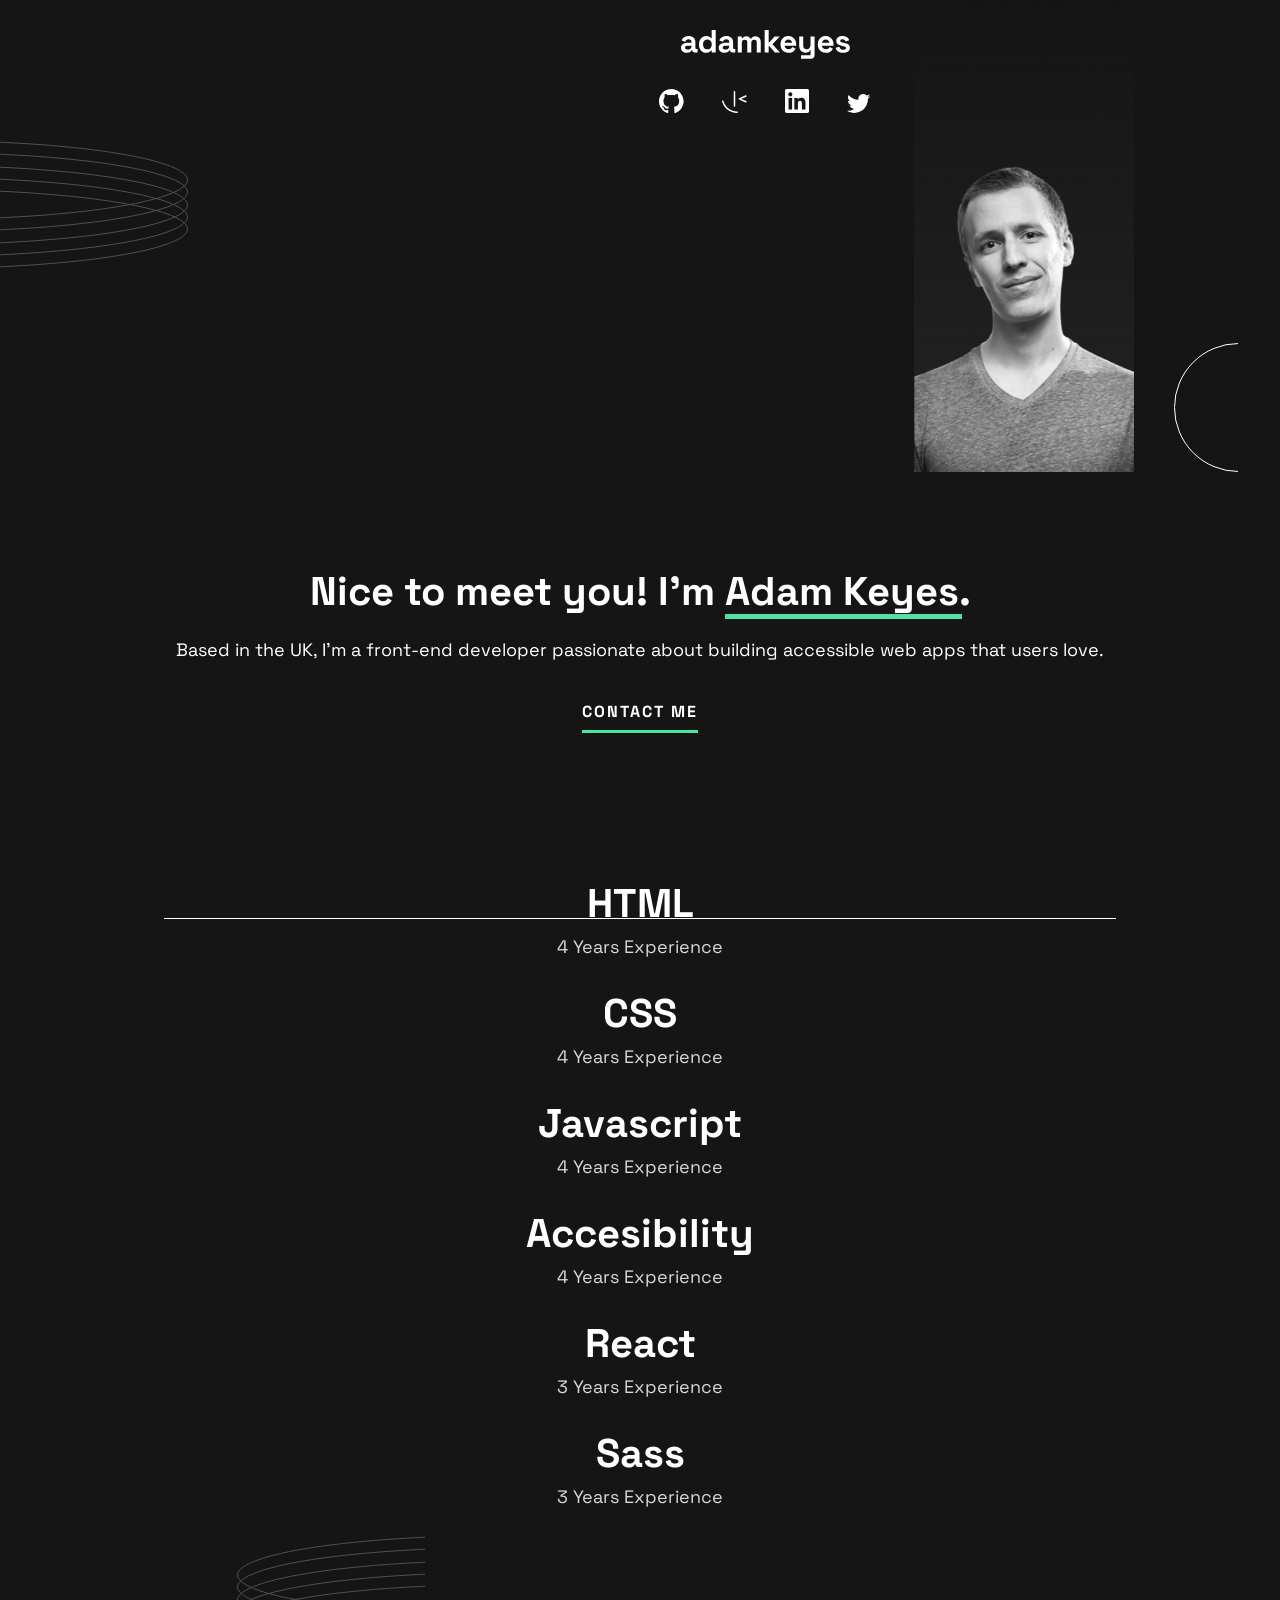
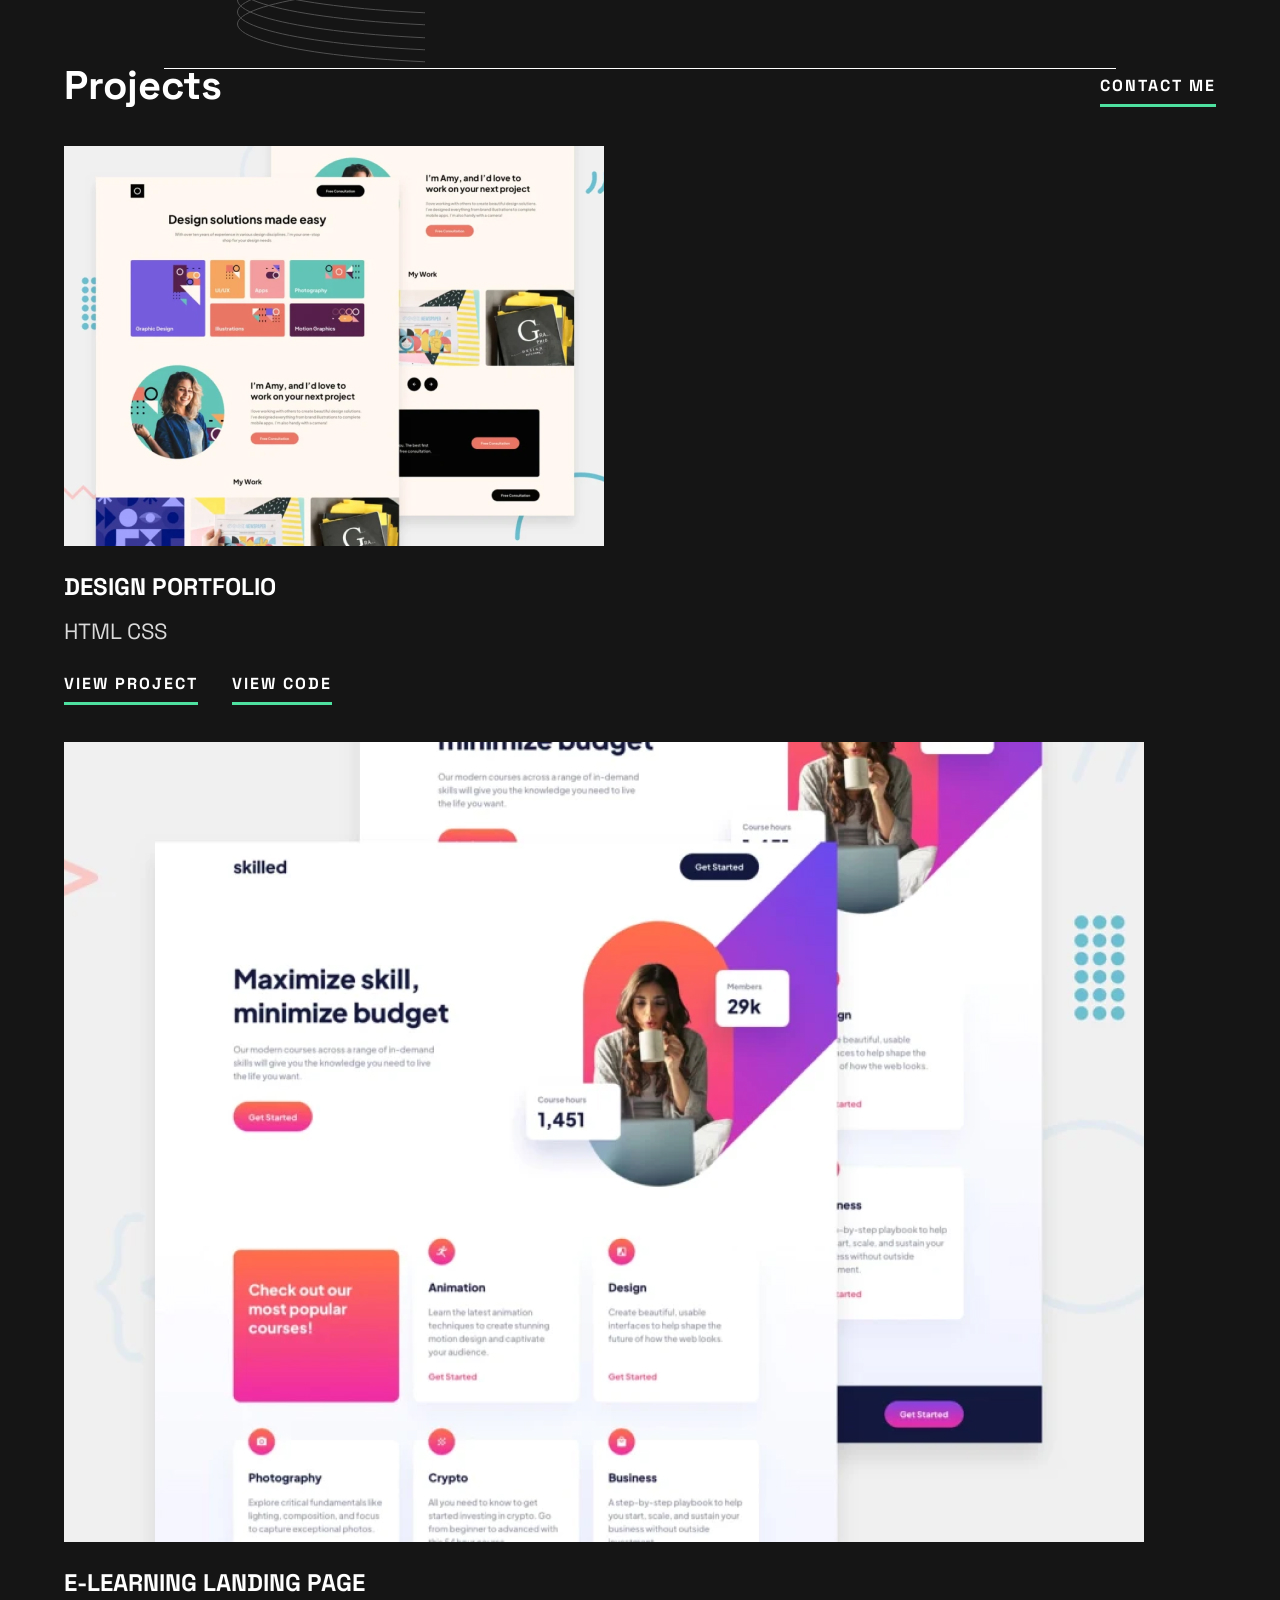
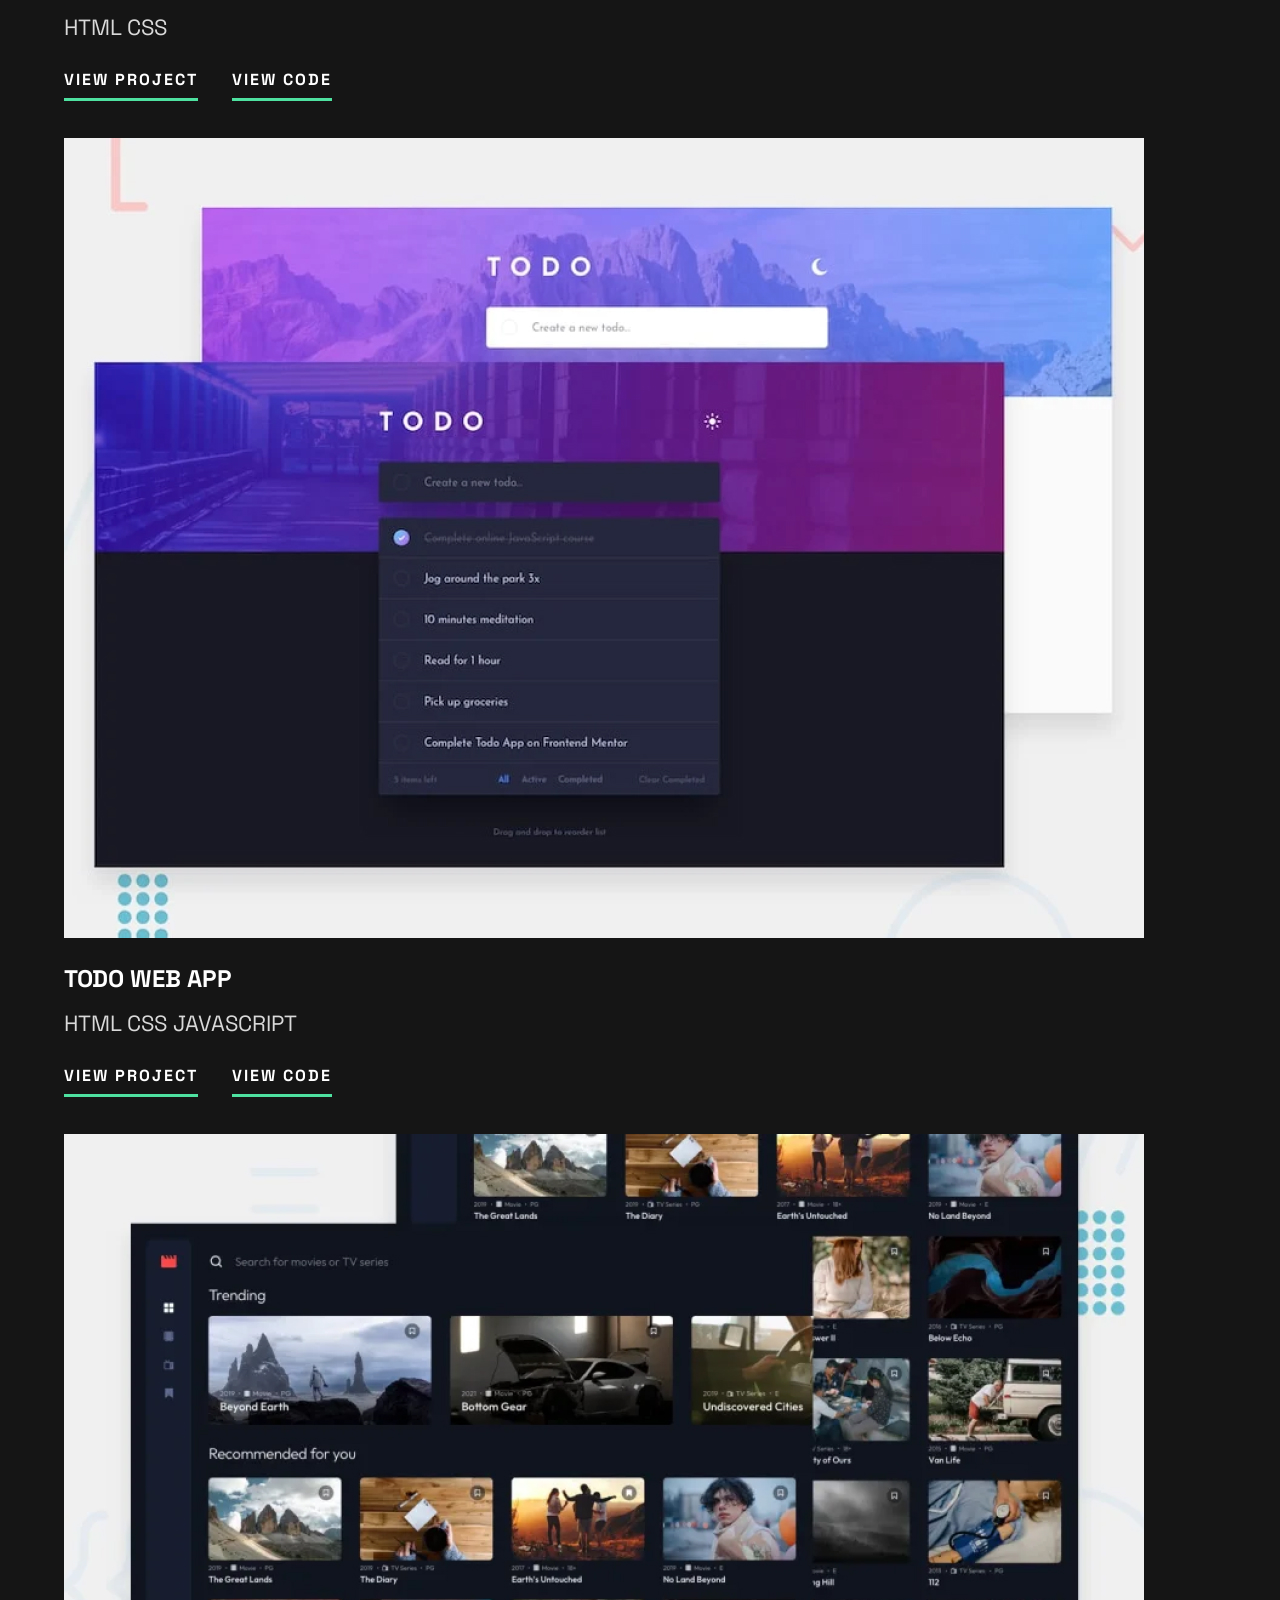
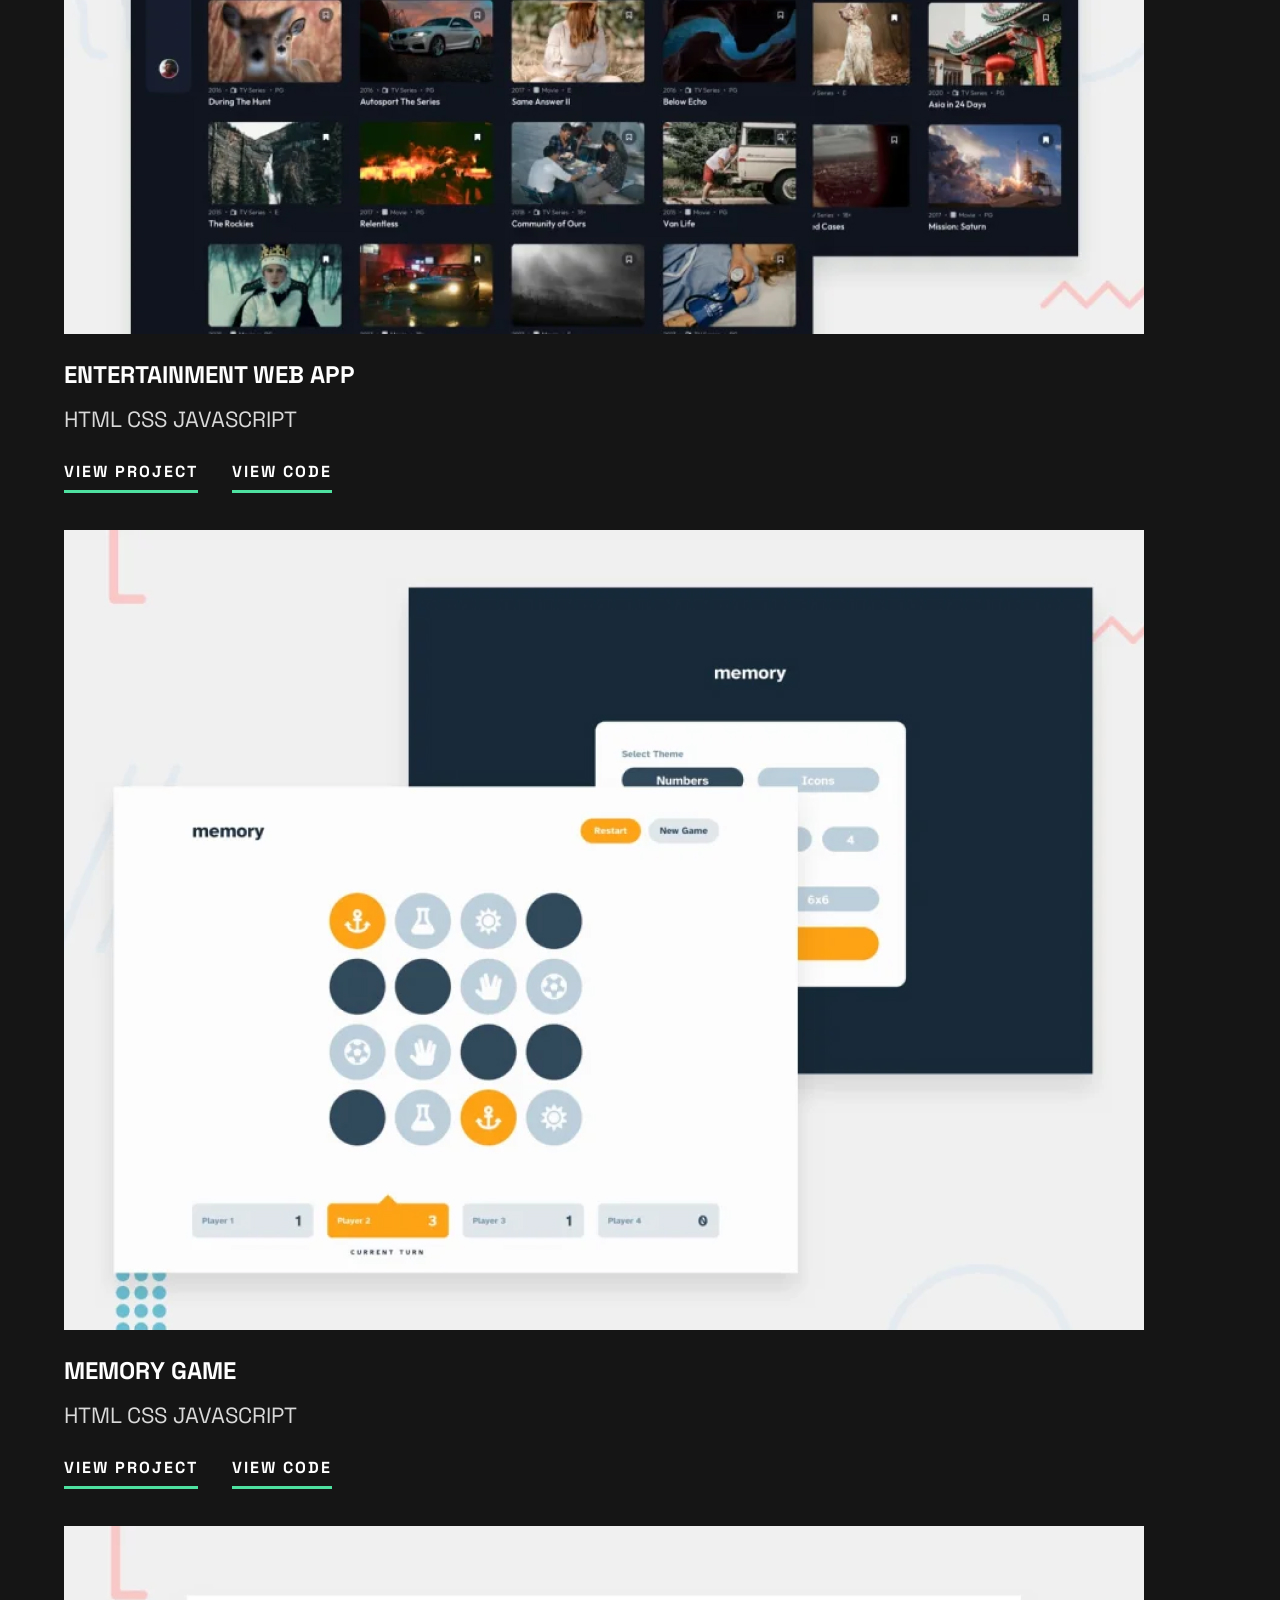
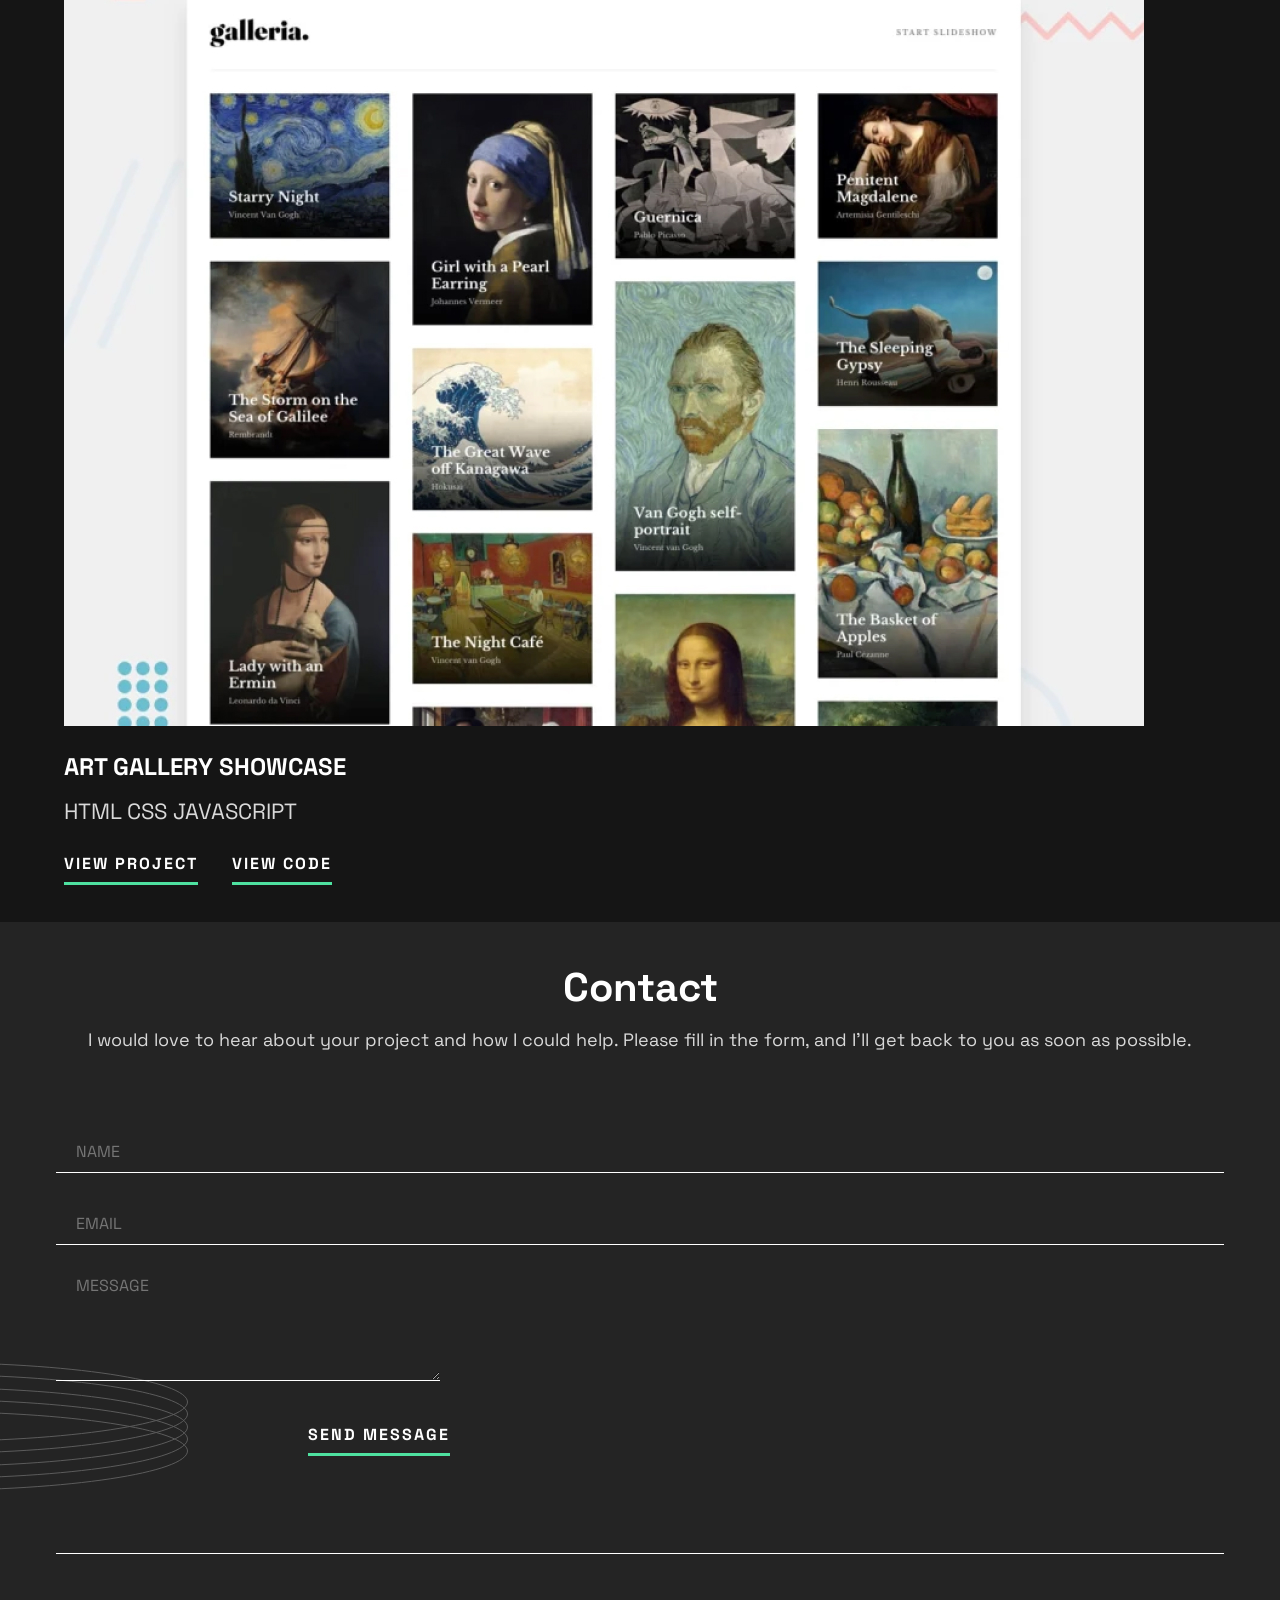
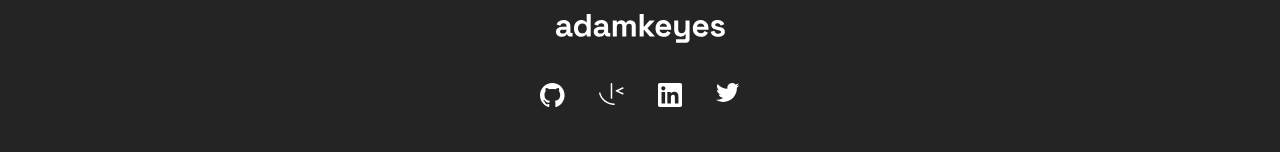
==== commit 60226d70: "finalizado el responsive de mobile" ====
--- a/index.html
+++ b/index.html
@@ -95,12 +95,12 @@
 
               <article class="hero__list-react">
                 <h2>React</h2>
-                <p>4 Years Experience</p>
+                <p>3 Years Experience</p>
               </article>
 
               <article class="hero__list-sass">
                 <h2>Sass</h2>
-                <p>4 Years Experience</p>
+                <p>3 Years Experience</p>
               </article>
             </div>
           </div>
@@ -232,10 +232,23 @@
 
       <div class="footer__form">
         <form action="#" class="form__contact">
-          <input type="text" placeholder="Name" class="form__input">
-          <input type="email" placeholder="Email" class="form__input">
-          <textarea name="" id="" cols="30" rows="10" placeholder="Message" class="form__textarea"></textarea>
-          <button type="submit" class="btn">SEND MESSAGE</button>
+
+          <div class="form__group">
+            
+            <input type="text" placeholder="NAME" id="name">
+          </div>
+
+          <div class="form__group">
+            
+            <input type="email" placeholder="EMAIL" id="email">
+          </div>
+
+          <div clas="form__group">
+            <textarea name="" id="message" cols="41" rows="5" placeholder="MESSAGE"></textarea>
+          </div>
+
+
+          <button type="submit" id="form__btn" class="btn">SEND MESSAGE</button>
         </form>
       </div>
 
--- a/css/style.css
+++ b/css/style.css
@@ -147,7 +147,22 @@
 }
 
 footer.footer__principal {
+  position: relative;
   background-color: #242424;
+  overflow: hidden;
+}
+footer.footer__principal::before {
+  content: "";
+  top: 0;
+  left: 0;
+  width: 100%;
+  height: 100%;
+  background-image: url("../img/formacion-ovalo.svg");
+  position: absolute;
+  background-repeat: no-repeat;
+  background-position: left top 440px;
+  overflow: hidden;
+  z-index: 0;
 }
 footer.footer__principal .container {
   padding-left: 16px;
@@ -168,6 +183,79 @@
   text-align: center;
   padding-bottom: 40px;
 }
+footer.footer__principal .container .footer__form {
+  margin-top: 40px;
+}
+footer.footer__principal .container .footer__form .form__contact .form__group {
+  margin-bottom: 30px;
+}
+footer.footer__principal .container .footer__form .form__contact .form__group input, footer.footer__principal .container .footer__form .form__contact .form__group textarea {
+  width: 100%;
+  box-sizing: border-box;
+  background-color: transparent;
+  border: none;
+  border-bottom: 1px solid #FFFFFF;
+  color: #FFFFFF;
+  font-size: 16px;
+  padding: 10px 0;
+}
+footer.footer__principal .container .footer__form .form__contact .form__group input::placeholder, footer.footer__principal .container .footer__form .form__contact .form__group textarea::placeholder {
+  padding-left: 20px;
+}
+footer.footer__principal .container .footer__form .form__contact .form__group textarea {
+  resize: none;
+  background: transparent !important;
+  background-color: transparent !important;
+  height: 120px;
+  appearance: none;
+  -webkit-appearance: none;
+}
+footer.footer__principal .container .footer__form .form__contact .form__group input:focus, footer.footer__principal .container .footer__form .form__contact .form__group textarea:focus {
+  outline: none;
+}
+footer.footer__principal .container .footer__form .form__contact #message {
+  appearance: none;
+  -webkit-appearance: none;
+  background: none !important;
+  background-color: transparent !important;
+  background-image: none !important;
+  border: none !important;
+  border-bottom: 1px solid white !important;
+  color: white !important;
+  outline: none;
+  font-size: 16px;
+}
+footer.footer__principal .container .footer__form .form__contact #message::placeholder {
+  padding-left: 20px;
+}
+footer.footer__principal .container .footer__form .form__contact #form__btn {
+  margin-left: 252px;
+  background-color: transparent;
+  margin-top: 30px;
+  margin-bottom: 40px;
+}
+footer.footer__principal .container .footer__line {
+  border-top: 1px solid #FFFFFF;
+  margin-bottom: 60px;
+  margin-top: 60px;
+}
+footer.footer__principal .container .footer__logo {
+  display: flex;
+  justify-content: center;
+  padding-bottom: 40px;
+}
+footer.footer__principal .container .footer__icon {
+  display: flex;
+  justify-content: center;
+  padding-bottom: 40px;
+}
+footer.footer__principal .container .footer__icon a {
+  padding-right: 17px;
+  padding-left: 17px;
+}
+footer.footer__principal .container .footer__icon a:hover {
+  color: #4EE1A0;
+}
 
 header.header__principal {
   padding-bottom: 100px;
@@ -221,8 +309,34 @@
   position: relative;
   width: 100%;
   background-color: #151515;
-  overflow-x: visible;
-}
+  overflow-x: hidden;
+}
+body::before {
+  content: "";
+  width: 100%;
+  height: 600px;
+  background-image: url("../img/formacion-ovalo.svg");
+  position: absolute;
+  background-repeat: no-repeat;
+  background-position: 0px 140px;
+  overflow: hidden;
+  z-index: -1;
+}
+body::after {
+  content: "";
+  width: 100%;
+  height: 600px;
+  top: 1535px;
+  left: 237px;
+  background-image: url("../img/formacion-ovalo.svg");
+  position: absolute;
+  background-repeat: no-repeat;
+  background-position: top right;
+  transform: scaleX(-1);
+  overflow: hidden;
+  z-index: -1;
+}
+
 .project__items {
   display: flex;
   justify-content: space-between;
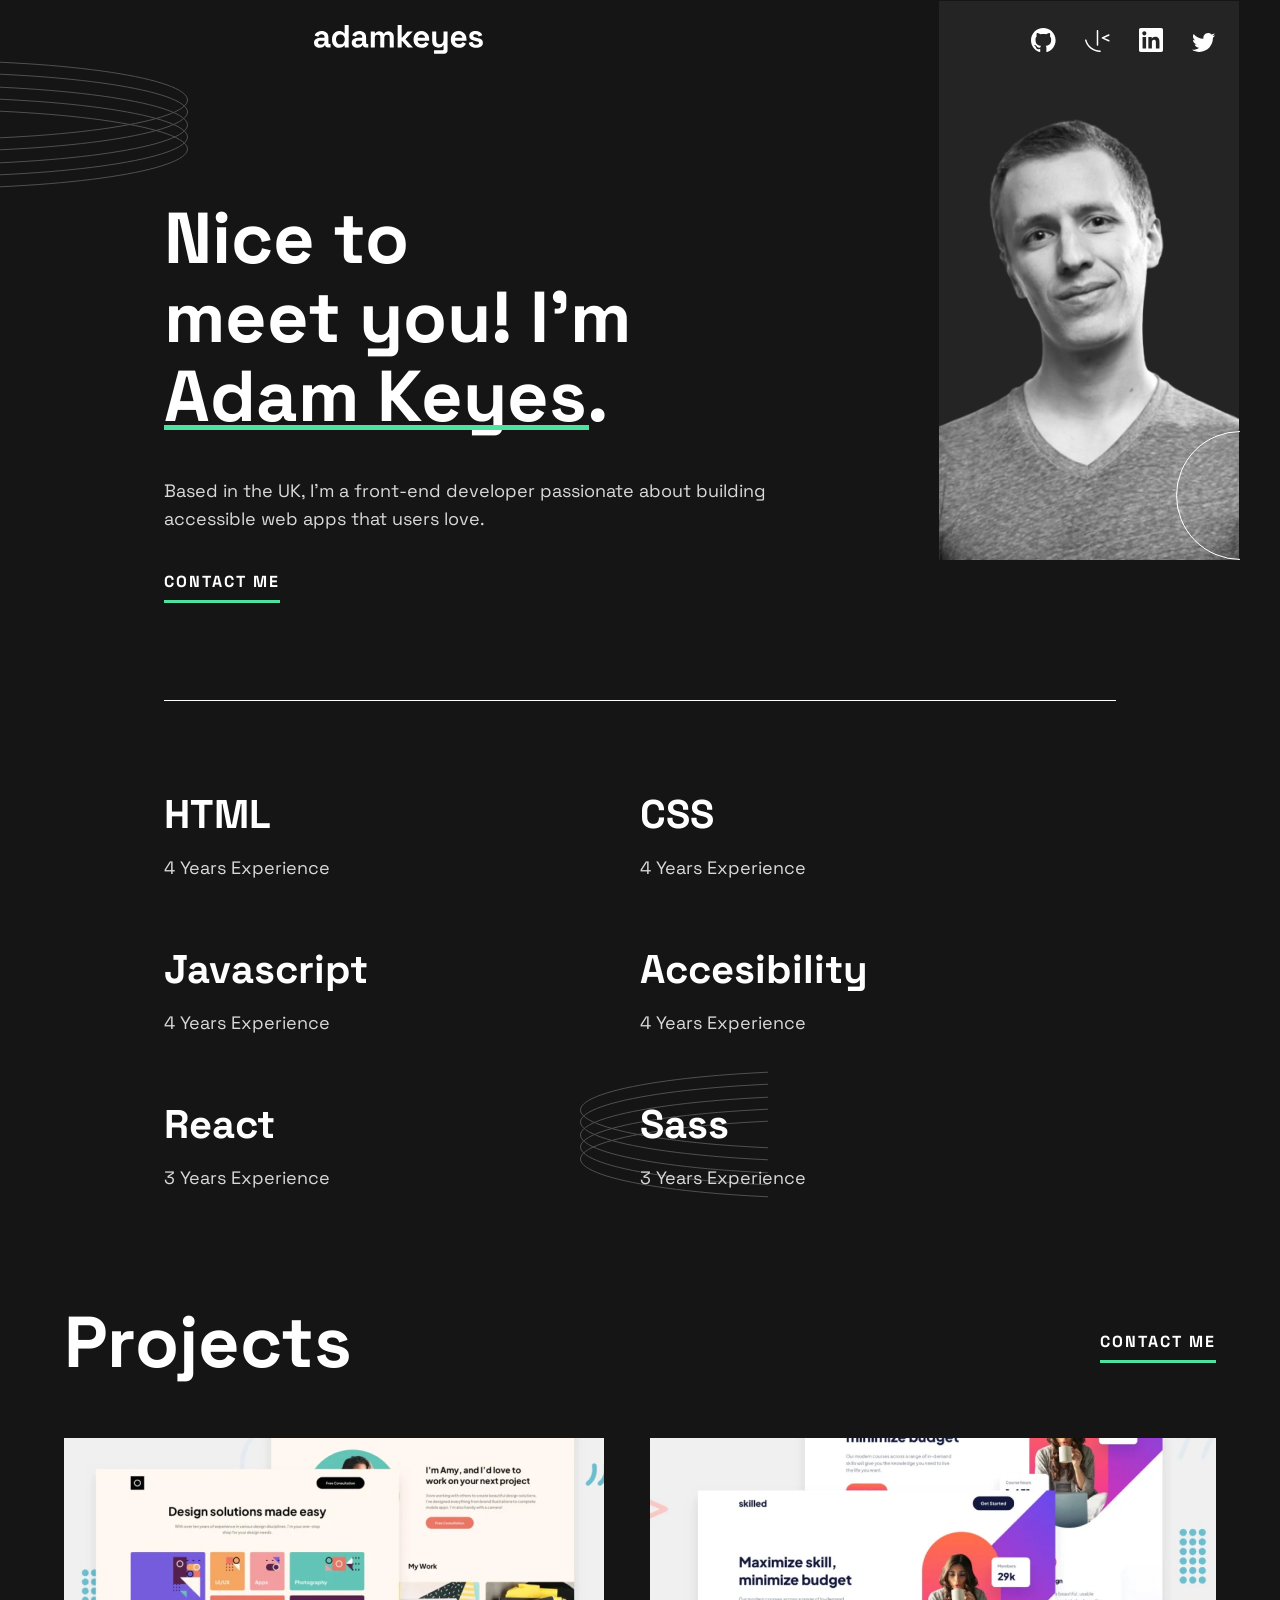
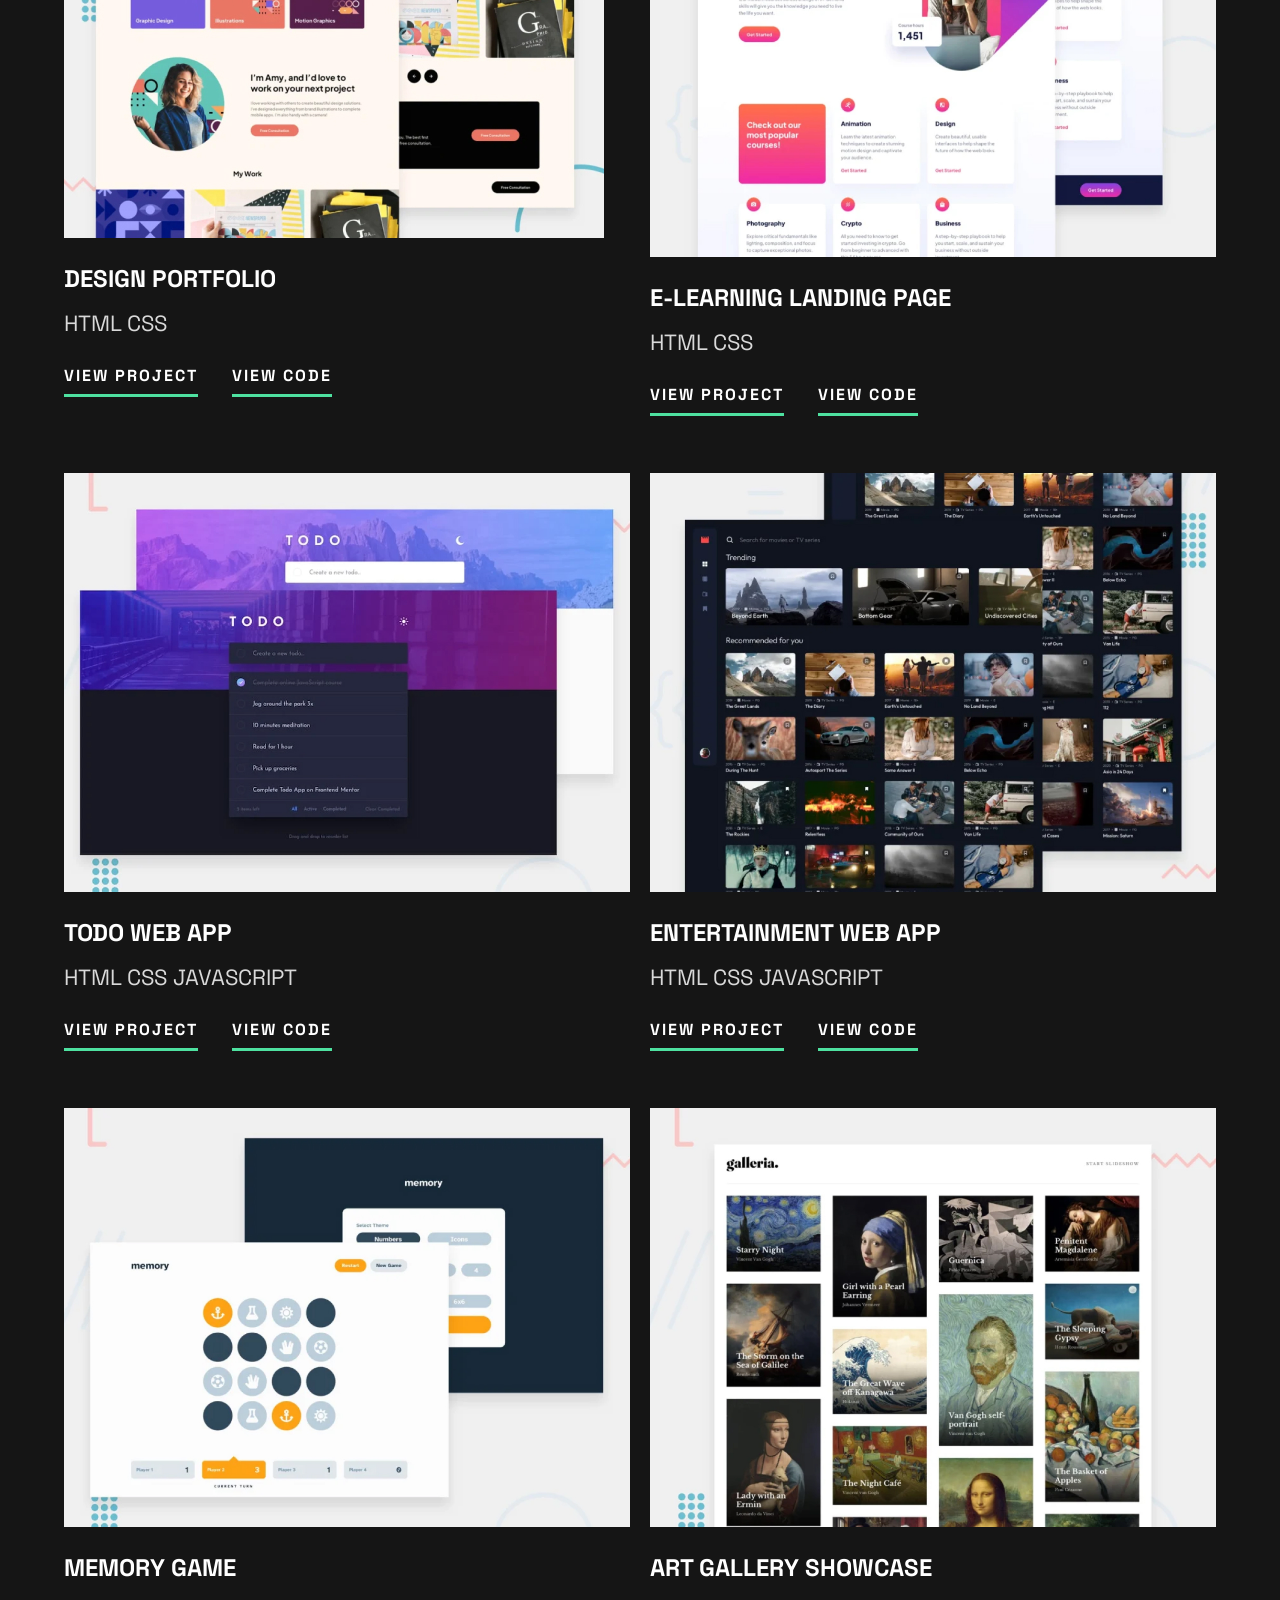
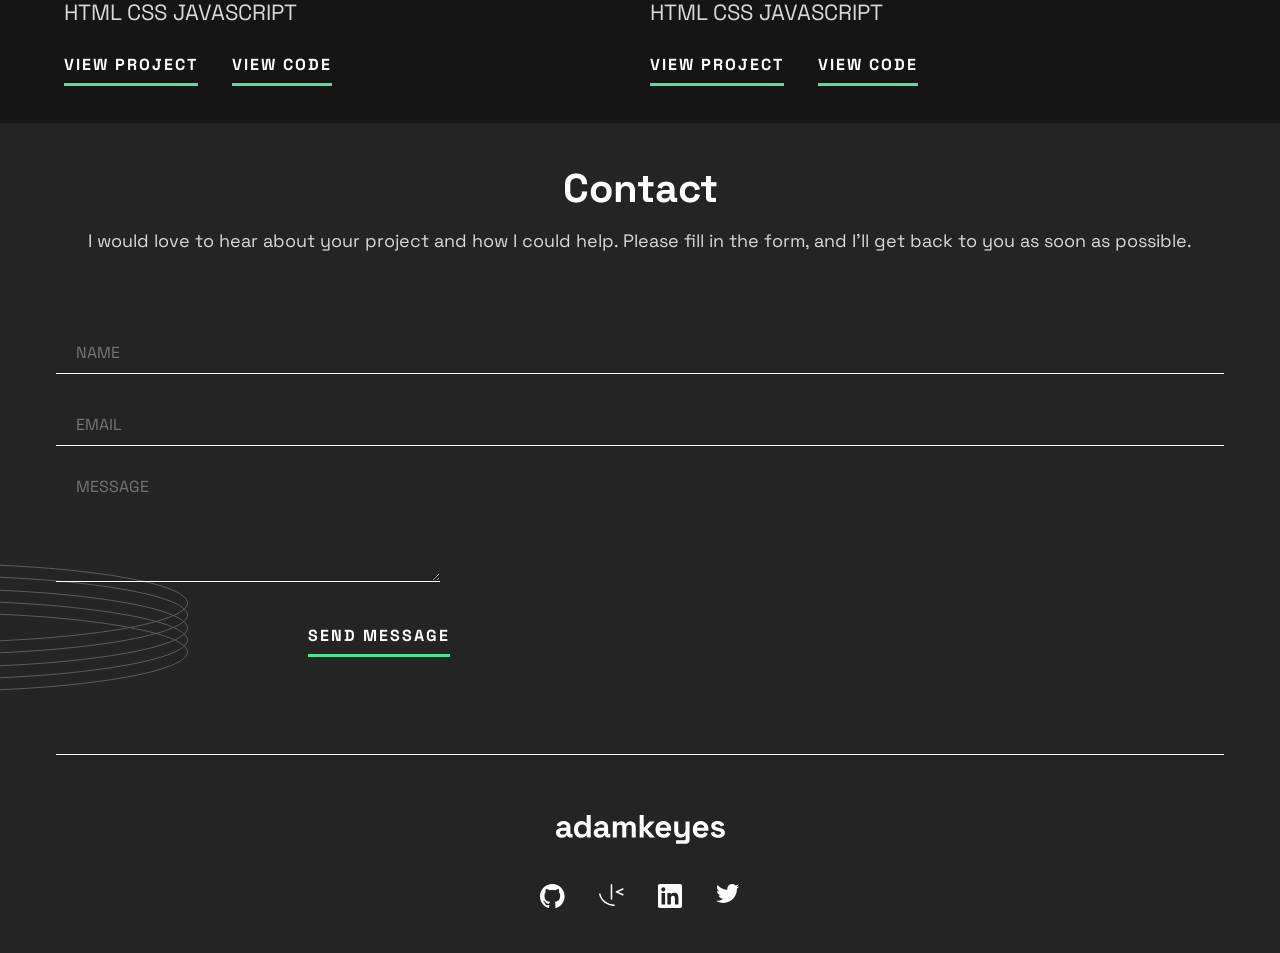
==== commit 42ef66c1: "finalizando el resposinve de tablet" ====
--- a/index.html
+++ b/index.html
@@ -31,14 +31,16 @@
   <header class="header__principal">
     <div class="container">
       <div class="header__logo">
-      <a href="#"><img src="img/logo-portfolio.svg" alt="Logotipo de Portfolio"></a>
+      <a href="#">
+        <img src="img/logo-portfolio.svg" alt="Logotipo de Portfolio">
+      </a>
       </div>
 
       <div class="header__social">
         <a href="#"><img src="img/git-hub-logo.svg" alt="logo de git hub"></a>
         <a href="#"><img src="img/frontendmentor-logo.svg" alt="logo de frontedmentor"></a>
         <a href="#"><img src="img/LinkedIn-logo.svg" alt="logo de linkedin"></a>
-        <a href="#"><img src="img/twitter-logo.svg" alt="logo de twitter"></a>
+        <a class="header__social1" href="#"><img src="img/twitter-logo.svg" alt="logo de twitter"></a>
       </div>
 
     </div>
@@ -48,23 +50,30 @@
     <div class="hero">
       <div class="container">
         <div class="hero__img">
-          <figure>
-            <img src="img/foto-mobile.png" alt="Foto de Adam Keyes">
-          </figure>
+          <picture>
+            <source media="(min-width: 768px)" srcset="img/foto-tablet.png">
+            <img src="img/foto-mobile.png" alt="Descripción de la imagen">
+          </picture>
 
           <span class="hero__img-circle"><img src="img/circulo.svg"></span>
         </div>
         <div class="hero__content">
-          <h1 class="hero__title">
-            Nice to meet you! I'm <span class="hero__name">Adam Keyes.</span>
-          </h1>
-
-          <p class="hero__description">
-            Based in the UK, I’m a front-end developer 
-            passionate about building accessible web apps that users love.
-          </p>
-          <div class="hero__btn">
-            <a href="#" class="btn">CONTACT ME</a>
+          <div class="hero__container-top">
+
+            <h1 class="hero__title">
+              <span>Nice to</span>
+              <span>meet you! I'm</span>
+              <span class="hero__name">Adam Keyes.</span>
+            </h1>
+  
+            <p class="hero__description">
+              Based in the UK, I’m a front-end developer 
+              passionate about building accessible web apps that users love.
+            </p>
+  
+            <div class="hero__btn">
+              <a href="#" class="btn">CONTACT ME</a>
+            </div>
           </div>
 
           <div class="hero__line">
--- a/css/style.css
+++ b/css/style.css
@@ -53,6 +53,11 @@
   margin-bottom: 120px;
   position: relative;
 }
+@media (min-width: 768px) {
+  .hero {
+    margin-bottom: 40px;
+  }
+}
 .hero .hero__img {
   position: absolute;
   top: -260px;
@@ -60,6 +65,14 @@
   z-index: -1;
   width: 220px;
 }
+@media (min-width: 768px) {
+  .hero .hero__img {
+    top: -128px;
+    right: -23px;
+    width: 300px;
+    z-index: -1;
+  }
+}
 .hero .hero__img-circle {
   position: absolute;
   top: 355px;
@@ -67,9 +80,29 @@
   z-index: -1;
   width: 210px;
 }
+@media (min-width: 768px) {
+  .hero .hero__img-circle {
+    z-index: 0;
+    top: 430px;
+    left: 237px;
+  }
+}
 .hero .hero__content {
   padding-top: 250px;
   position: relative;
+}
+@media (min-width: 768px) {
+  .hero .hero__content {
+    padding-top: 0px;
+  }
+}
+@media (min-width: 768px) {
+  .hero .hero__content .hero__container-top {
+    display: flex;
+    flex-direction: column;
+    align-items: flex-start;
+    width: 67%;
+  }
 }
 .hero .hero__content .hero__title {
   position: relative;
@@ -79,6 +112,15 @@
   margin-bottom: 20px;
   text-align: center;
 }
+@media (min-width: 768px) {
+  .hero .hero__content .hero__title {
+    font-size: 72px;
+    line-height: 1.1;
+    text-align: start;
+    letter-spacing: -1;
+    margin-bottom: 40px;
+  }
+}
 .hero .hero__content .hero__title .hero__name::before {
   position: absolute;
   content: "";
@@ -87,24 +129,42 @@
   background-color: #4EE1A0;
   top: 95%;
 }
+@media (min-width: 768px) {
+  .hero .hero__content .hero__title .hero__name::before {
+    width: 425px;
+    left: 0px;
+  }
+}
+@media (min-width: 768px) {
+  .hero .hero__content .hero__title span {
+    display: block;
+  }
+}
 .hero .hero__content .hero__description {
   font-size: 18px;
   line-height: 1.5;
   text-align: center;
   margin-bottom: 30px;
 }
+@media (min-width: 768px) {
+  .hero .hero__content .hero__description {
+    font-size: 18px;
+    text-align: start;
+    line-height: 28px;
+    padding-right: 28px;
+    letter-spacing: 2.5;
+    color: #D9D9D9;
+  }
+}
 .hero .hero__content .hero__btn {
   display: flex;
   justify-content: center;
   padding-bottom: 80px;
 }
-.hero .hero__content .hero__line::before {
-  position: absolute;
-  content: "";
-  height: 1px;
-  width: 100%;
-  background-color: #FFFFFF;
-  top: 600px;
+.hero .hero__content .hero__line {
+  border-top: 1px solid #FFFFFF;
+  margin-bottom: 20px;
+  margin-top: 20px;
 }
 .hero .hero__content .hero__list {
   padding-top: 70px;
@@ -114,8 +174,19 @@
   flex-direction: column;
   align-items: center;
 }
+@media (min-width: 768px) {
+  .hero .hero__content .hero__list .container {
+    display: grid;
+    grid-template-columns: 1fr 1fr;
+  }
+}
 .hero .hero__content .hero__list .container article {
   padding-bottom: 30px;
+}
+@media (min-width: 768px) {
+  .hero .hero__content .hero__list .container article {
+    padding-bottom: 50px;
+  }
 }
 .hero .hero__content .hero__list .container article h2 {
   font-size: 40px;
@@ -124,19 +195,34 @@
   margin-bottom: 5px;
   text-align: center;
 }
+@media (min-width: 768px) {
+  .hero .hero__content .hero__list .container article h2 {
+    padding-bottom: 10px;
+    text-align: start;
+  }
+}
 .hero .hero__content .hero__list .container article p {
   font-size: 18px;
   line-height: 1.5;
   text-align: center;
   color: #D9D9D9;
 }
-.hero .hero__content .hero__line2::before {
-  position: absolute;
-  content: "";
-  height: 1px;
-  width: 100%;
-  background-color: #FFFFFF;
-  top: 1350px;
+@media (min-width: 768px) {
+  .hero .hero__content .hero__list .container article p {
+    padding-bottom: 15px;
+    text-align: start;
+  }
+}
+.hero .hero__content .hero__line2 {
+  border-top: 1px solid #FFFFFF;
+  margin-bottom: 20px;
+  margin-top: 10px;
+}
+@media (min-width: 768px) {
+  .hero .hero__content .hero__line2 {
+    border-top: 0px;
+    margin: 0px;
+  }
 }
 @media (min-width: 1200px) {
   .hero {
@@ -261,14 +347,33 @@
   padding-bottom: 100px;
   position: relative;
 }
+@media (min-width: 768px) {
+  header.header__principal {
+    padding-bottom: 40px;
+  }
+}
 header.header__principal .container {
   display: flex;
   flex-direction: column;
   align-items: center;
   padding: 30px 0;
 }
+@media (min-width: 768px) {
+  header.header__principal .container {
+    display: flex;
+    flex-direction: row;
+    justify-content: space-between;
+    align-items: center;
+    padding-top: 25px;
+  }
+}
 header.header__principal .container .header__logo {
   padding-bottom: 25px;
+}
+@media (min-width: 768px) {
+  header.header__principal .container .header__logo {
+    padding: 0px;
+  }
 }
 header.header__principal .container .header__social a {
   padding-right: 17px;
@@ -276,6 +381,17 @@
 }
 header.header__principal .container .header__social a .img:hover {
   color: #4EE1A0;
+}
+@media (min-width: 768px) {
+  header.header__principal .container .header__social a {
+    padding: 0px;
+    padding-right: 25px;
+  }
+}
+@media (min-width: 768px) {
+  header.header__principal .container .header__social a.header__social1 {
+    padding-right: 0px;
+  }
 }
 @media (min-width: 1200px) {
   header.header__principal .container {
@@ -320,13 +436,19 @@
   background-repeat: no-repeat;
   background-position: 0px 140px;
   overflow: hidden;
+  overflow-x: hidden;
   z-index: -1;
+}
+@media (min-width: 768px) {
+  body::before {
+    background-position: 0px 60px;
+  }
 }
 body::after {
   content: "";
   width: 100%;
   height: 600px;
-  top: 1535px;
+  top: 1555px;
   left: 237px;
   background-image: url("../img/formacion-ovalo.svg");
   position: absolute;
@@ -336,6 +458,18 @@
   overflow: hidden;
   z-index: -1;
 }
+@media (min-width: 768px) {
+  body::after {
+    top: 1070px;
+    left: 580px;
+  }
+}
+
+html {
+  width: 100%;
+  max-width: 100%;
+  overflow-x: hidden;
+}
 
 .project__items {
   display: flex;
@@ -343,10 +477,27 @@
   align-items: center;
   padding-bottom: 35px;
 }
+@media (min-width: 768px) {
+  .project__items {
+    padding-bottom: 50px;
+  }
+}
 .project__items h1 {
   font-size: 40px;
 }
-
+@media (min-width: 768px) {
+  .project__items h1 {
+    font-size: 72px;
+  }
+}
+
+@media (min-width: 768px) {
+  .projects .container {
+    display: grid;
+    grid-template-columns: 1fr 1fr;
+    gap: 20px;
+  }
+}
 .projects .container article img {
   padding-bottom: 20px;
 }
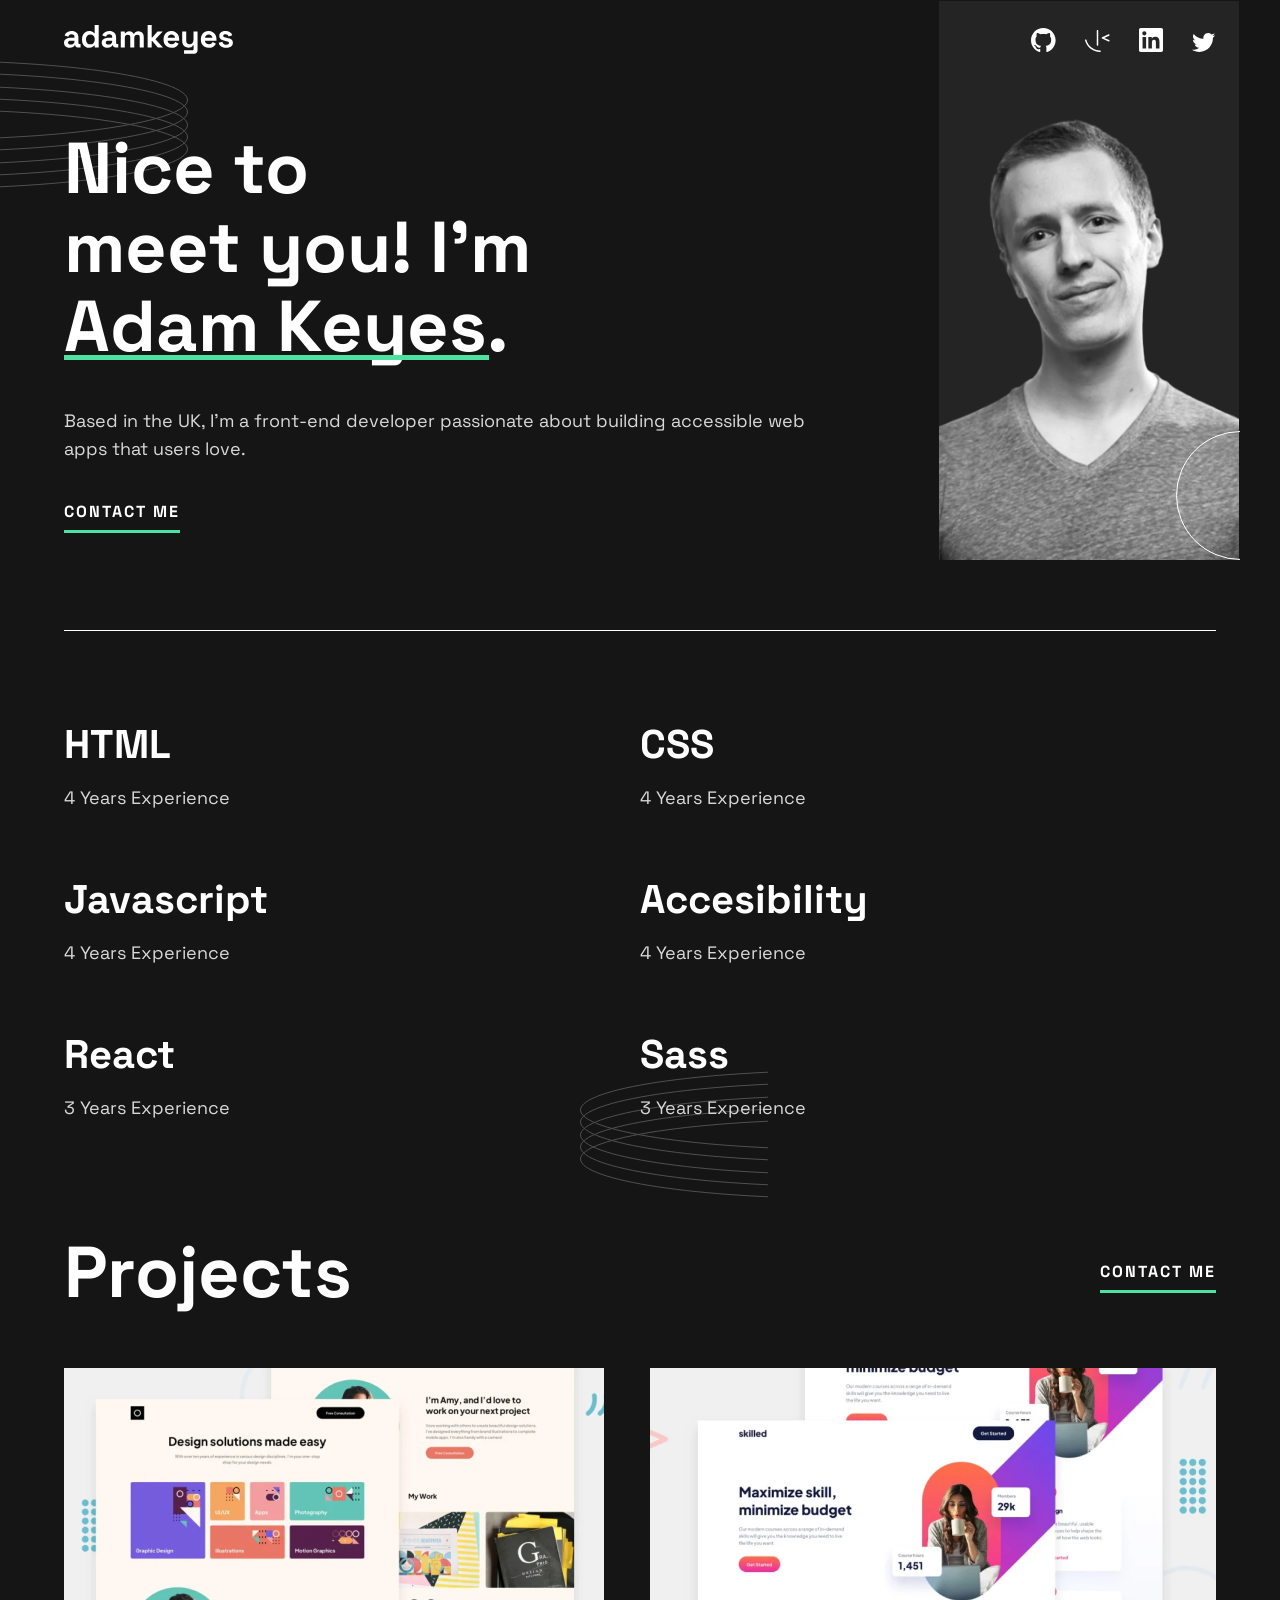
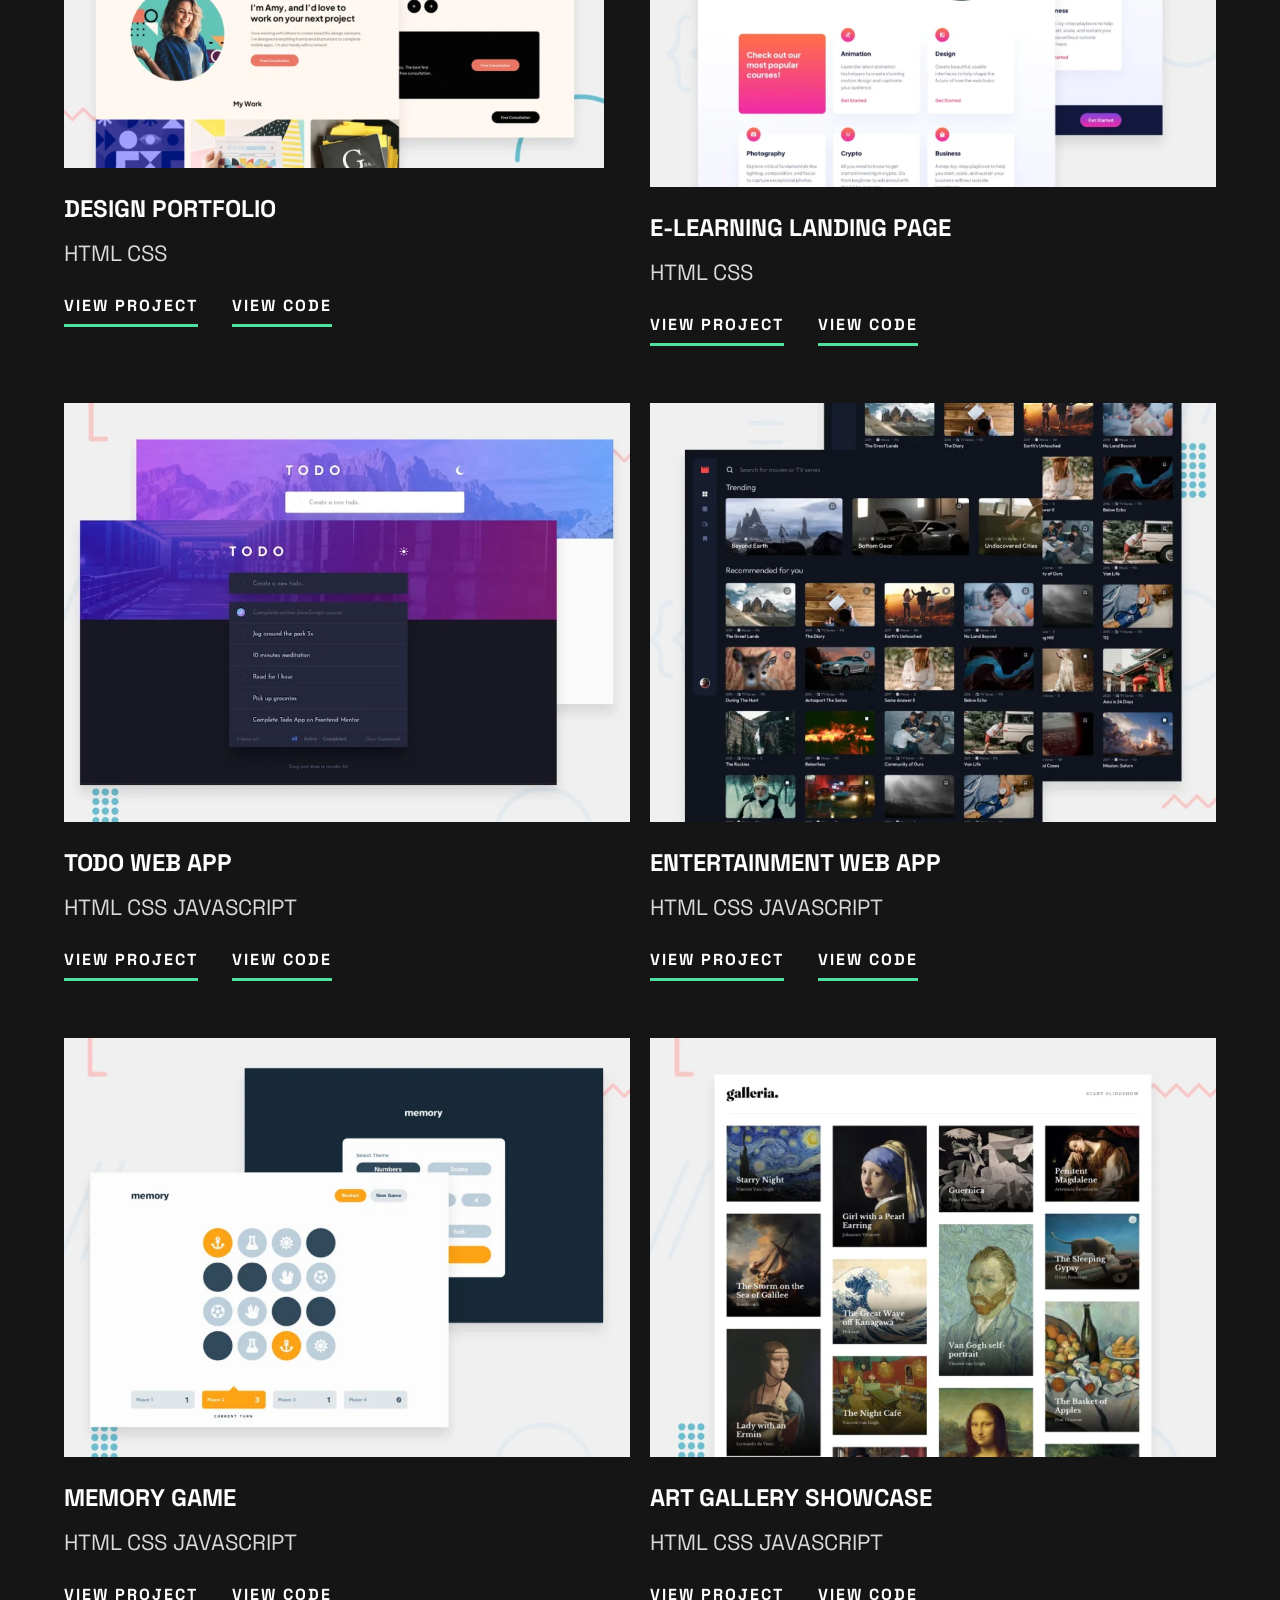
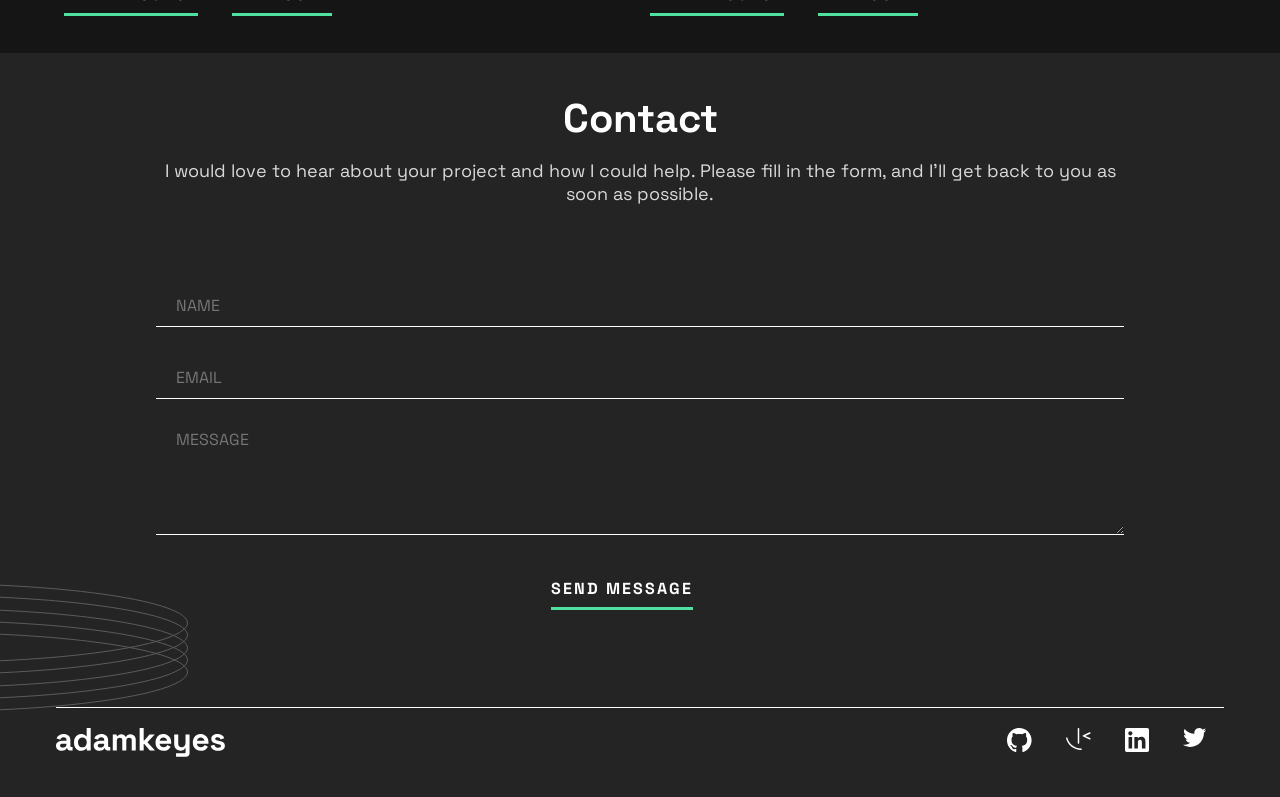
==== commit aac1b80f: "empezando con el responsive de desktop" ====
--- a/index.html
+++ b/index.html
@@ -229,52 +229,53 @@
 
   <footer class="footer__principal">
     <div class="container">
-      <div class="footer__description">
-        <h1 class="footer__title">Contact</h1>
-        <p class="footer__subtitle">
-          I would love to hear about your project 
-          and how I could help. 
-          Please fill in the form, and I’ll get back to you 
-          as soon as possible.
-        </p>
-      </div>
-
-      <div class="footer__form">
-        <form action="#" class="form__contact">
-
-          <div class="form__group">
-            
-            <input type="text" placeholder="NAME" id="name">
-          </div>
-
-          <div class="form__group">
-            
-            <input type="email" placeholder="EMAIL" id="email">
-          </div>
-
-          <div clas="form__group">
-            <textarea name="" id="message" cols="41" rows="5" placeholder="MESSAGE"></textarea>
-          </div>
-
-
-          <button type="submit" id="form__btn" class="btn">SEND MESSAGE</button>
-        </form>
-      </div>
-
+      <div class="footer__container">
+        <div class="footer__description">
+          <h1 class="footer__title">Contact</h1>
+          <p class="footer__subtitle">
+            I would love to hear about your project 
+            and how I could help. 
+            Please fill in the form, and I’ll get back to you 
+            as soon as possible.
+          </p>
+        </div>
+
+        <div class="footer__form">
+          <form action="#" class="form__contact">
+
+            <div class="form__group">
+              
+              <input type="text" placeholder="NAME" id="name">
+            </div>
+
+            <div class="form__group">
+              
+              <input type="email" placeholder="EMAIL" id="email">
+            </div>
+
+            <div clas="form__group">
+              <textarea name="" id="message" cols="41" rows="5" placeholder="MESSAGE"></textarea>
+            </div>
+
+
+            <button type="submit" id="form__btn" class="btn">SEND MESSAGE</button>
+          </form>
+        </div>
+      </div>  
       <div class="footer__line"></div>
 
-      
-      <a href="#" class="footer__logo">
-        <img src="img/logo-portfolio.svg" alt="Logotipo de My Portfolio">
-      </a>
-
-      <div class="footer__icon">
-        <a href="#"><img src="img/git-hub-logo.svg" alt="logo de git hub"></a>
-        <a href="#"><img src="img/frontendmentor-logo.svg" alt="logo de frontedmentor"></a>
-        <a href="#"><img src="img/LinkedIn-logo.svg" alt="logo de linkedin"></a>
-        <a href="#"><img src="img/twitter-logo.svg" alt="logo de twitter"></a>
-      </div>
-
+      <div class="container__final">
+        <a href="#" class="footer__logo">
+          <img src="img/logo-portfolio.svg" alt="Logotipo de My Portfolio">
+        </a>
+
+        <div class="footer__icon">
+          <a href="#"><img src="img/git-hub-logo.svg" alt="logo de git hub"></a>
+          <a href="#"><img src="img/frontendmentor-logo.svg" alt="logo de frontedmentor"></a>
+          <a href="#"><img src="img/LinkedIn-logo.svg" alt="logo de linkedin"></a>
+          <a href="#"><img src="img/twitter-logo.svg" alt="logo de twitter"></a>
+        </div>
+      </div>  
     </div>
   </footer>
 
--- a/css/style.css
+++ b/css/style.css
@@ -224,13 +224,6 @@
     margin: 0px;
   }
 }
-@media (min-width: 1200px) {
-  .hero {
-    padding-top: 70px;
-    padding-left: 100px;
-    padding-right: 100px;
-  }
-}
 
 footer.footer__principal {
   position: relative;
@@ -249,6 +242,11 @@
   background-position: left top 440px;
   overflow: hidden;
   z-index: 0;
+}
+@media (min-width: 768px) {
+  footer.footer__principal::before {
+    background-position: left top 530px;
+  }
 }
 footer.footer__principal .container {
   padding-left: 16px;
@@ -256,6 +254,12 @@
   max-width: 1200px;
   margin-left: auto;
   margin-right: auto;
+}
+@media (min-width: 768px) {
+  footer.footer__principal .container .footer__container {
+    margin-left: 100px;
+    margin-right: 100px;
+  }
 }
 footer.footer__principal .container .footer__description h1 {
   font-size: 40px;
@@ -314,16 +318,39 @@
 footer.footer__principal .container .footer__form .form__contact #message::placeholder {
   padding-left: 20px;
 }
+@media (min-width: 768px) {
+  footer.footer__principal .container .footer__form .form__contact #message {
+    width: 100%;
+  }
+}
 footer.footer__principal .container .footer__form .form__contact #form__btn {
   margin-left: 252px;
   background-color: transparent;
   margin-top: 30px;
   margin-bottom: 40px;
 }
+@media (min-width: 768px) {
+  footer.footer__principal .container .footer__form .form__contact #form__btn {
+    margin-left: 395px;
+  }
+}
 footer.footer__principal .container .footer__line {
   border-top: 1px solid #FFFFFF;
   margin-bottom: 60px;
   margin-top: 60px;
+}
+@media (min-width: 768px) {
+  footer.footer__principal .container .footer__line {
+    margin-left: 0;
+    margin-right: 0;
+    margin-bottom: 20px;
+  }
+}
+@media (min-width: 768px) {
+  footer.footer__principal .container .container__final {
+    display: flex;
+    justify-content: space-between;
+  }
 }
 footer.footer__principal .container .footer__logo {
   display: flex;
@@ -367,6 +394,13 @@
     padding-top: 25px;
   }
 }
+@media (min-width: 1440px) {
+  header.header__principal .container {
+    padding: 0;
+    padding-top: 20px;
+    margin: 0;
+  }
+}
 header.header__principal .container .header__logo {
   padding-bottom: 25px;
 }
@@ -391,12 +425,6 @@
 @media (min-width: 768px) {
   header.header__principal .container .header__social a.header__social1 {
     padding-right: 0px;
-  }
-}
-@media (min-width: 1200px) {
-  header.header__principal .container {
-    margin-left: 100px;
-    padding-left: 150px;
   }
 }
 
@@ -419,6 +447,15 @@
     padding-right: 24px;
   }
 }
+@media (min-width: 1440px) {
+  .container_info {
+    max-width: 1440px;
+    padding-left: 100px;
+    padding-right: 100px;
+    margin-left: 26px;
+    margin-right: 26px;
+  }
+}
 
 body {
   padding: 0px;
